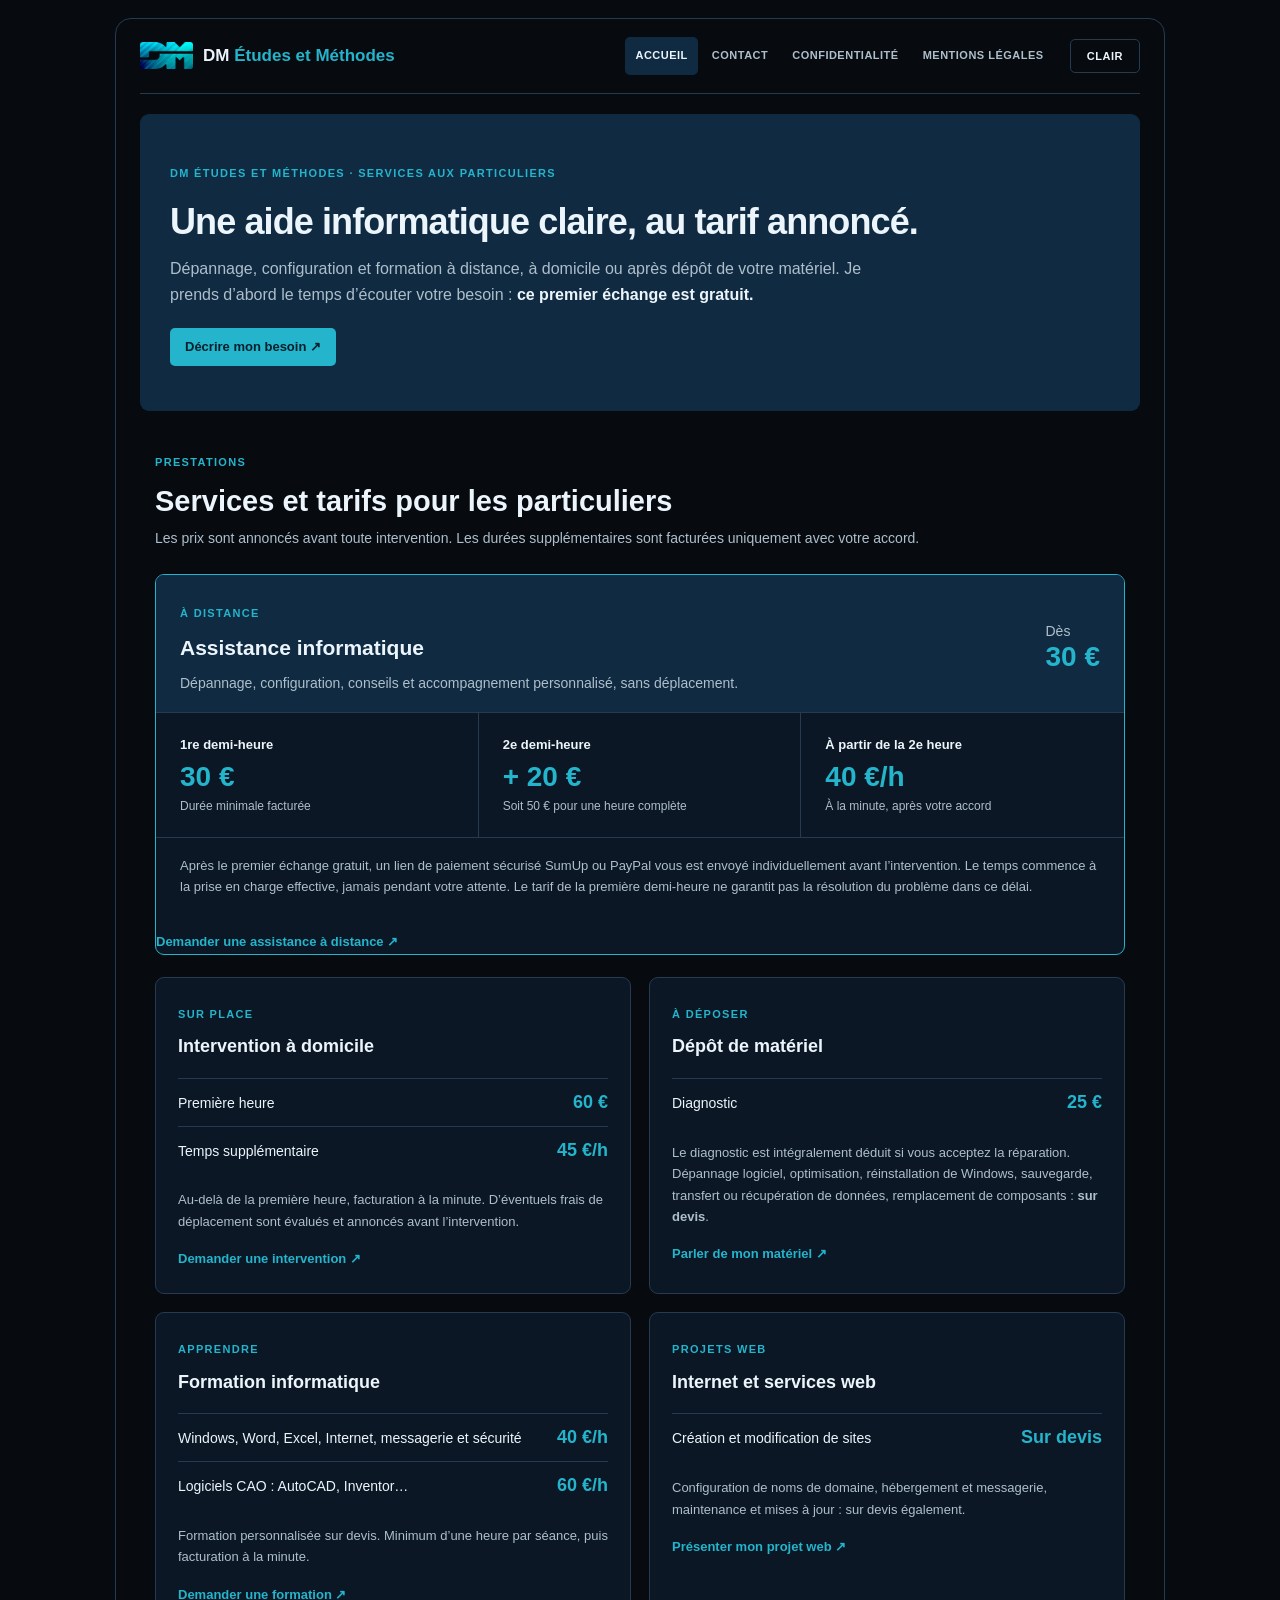
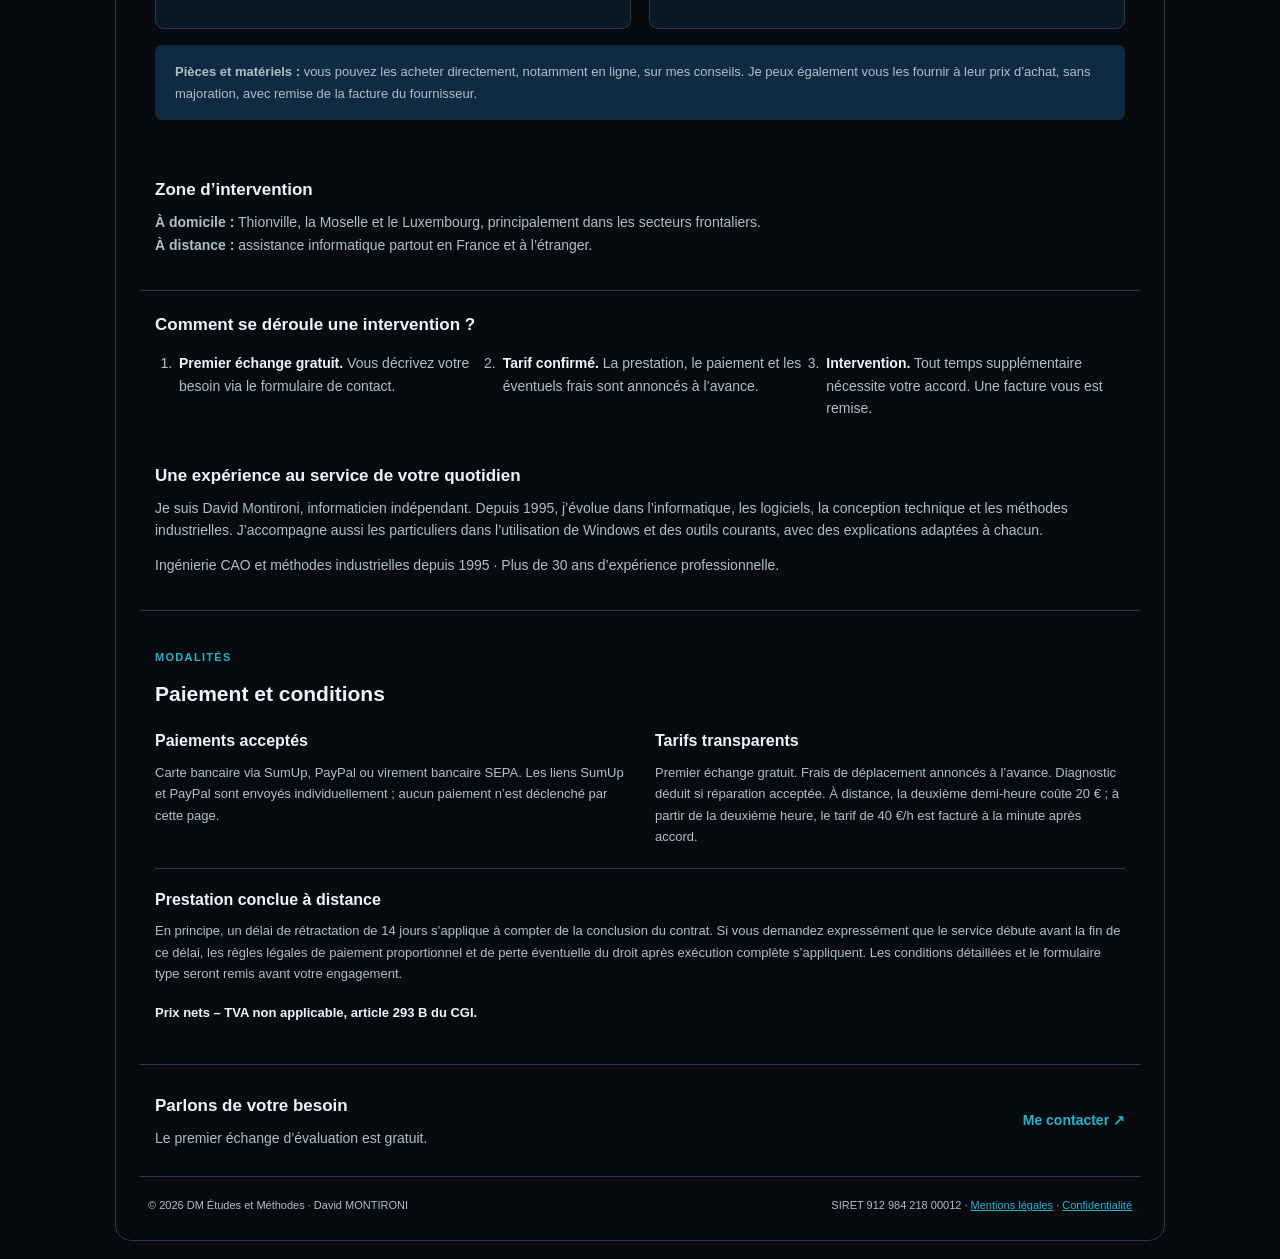
==== index.html @ 97ee3036 "Actualiser le cache CSS du titre d’accueil" ====
<!doctype html>
<html lang="fr"><head><meta charset="utf-8"><meta name="viewport" content="width=device-width, initial-scale=1">
<meta name="description" content="Services informatiques pour les particuliers : assistance à distance, intervention à domicile, diagnostic, formation et sites web. Premier échange gratuit."><meta name="color-scheme" content="dark light"><meta name="robots" content="noindex,follow"><meta name="theme-color" content="#070b10">
<title>Services et tarifs pour les particuliers — DM Études et Méthodes</title><link rel="canonical" href="https://services-aux-particuliers.montironi.fr/">
<meta property="og:type" content="website"><meta property="og:locale" content="fr_FR"><meta property="og:site_name" content="DM Études et Méthodes"><meta property="og:title" content="Services et tarifs pour les particuliers — DM Études et Méthodes"><meta property="og:description" content="Assistance à distance : 30 € la première demi-heure, 20 € la seconde. Premier échange gratuit."><meta property="og:url" content="https://services-aux-particuliers.montironi.fr/"><meta property="og:image" content="https://services-aux-particuliers.montironi.fr/assets/partage.png">
<link rel="icon" type="image/png" href="assets/favicon.png"><link rel="stylesheet" href="assets/style.css"><link rel="stylesheet" href="assets/tarifs.css?v=20261025-titre"><script defer src="assets/main.js"></script></head>
<body><a class="skip-link" href="#contenu">Aller au contenu</a><div class="site-shell"><header class="topbar"><a href="#accueil" class="brand" aria-label="DM Études et Méthodes, accueil"><img src="assets/logo-dm.png" alt="" width="55" height="28"><span>DM <strong>Études et Méthodes</strong></span></a><nav class="nav" aria-label="Navigation principale"><a href="#accueil" aria-current="page">Accueil</a><a href="contact.html">Contact</a><a href="confidentialite.html">Confidentialité</a><a href="mentions-legales.html">Mentions légales</a></nav><button id="theme-switch" type="button" aria-label="Passer au thème clair">CLAIR</button></header>
<main id="contenu"><section class="hero" id="accueil"><div class="hero-content"><span class="eyebrow">DM ÉTUDES ET MÉTHODES · SERVICES AUX PARTICULIERS</span><h1>Une aide informatique claire, au tarif annoncé.</h1><p>Dépannage, configuration et formation à distance, à domicile ou après dépôt de votre matériel. Je prends d’abord le temps d’écouter votre besoin : <strong>ce premier échange est gratuit.</strong></p><a class="cta" href="contact.html">Décrire mon besoin <span aria-hidden="true">↗</span></a></div></section>
<section class="tariff-section" id="tarifs" aria-labelledby="tarifs-title"><div class="section-intro"><span class="eyebrow">PRESTATIONS</span><h2 id="tarifs-title">Services et tarifs pour les particuliers</h2><p>Les prix sont annoncés avant toute intervention. Les durées supplémentaires sont facturées uniquement avec votre accord.</p></div>
<article class="remote-card" aria-labelledby="remote-title"><div class="remote-heading"><div><span class="eyebrow">À DISTANCE</span><h3 id="remote-title">Assistance informatique</h3><p>Dépannage, configuration, conseils et accompagnement personnalisé, sans déplacement.</p></div><span class="featured-price">Dès <strong>30 €</strong></span></div><div class="rate-grid" role="list" aria-label="Tarifs de l'assistance informatique à distance"><div class="rate-cell" role="listitem"><span>1re demi-heure</span><strong>30 €</strong><small>Durée minimale facturée</small></div><div class="rate-cell" role="listitem"><span>2e demi-heure</span><strong>+ 20 €</strong><small>Soit 50 € pour une heure complète</small></div><div class="rate-cell" role="listitem"><span>À partir de la 2e heure</span><strong>40 €/h</strong><small>À la minute, après votre accord</small></div></div><p class="remote-note">Après le premier échange gratuit, un lien de paiement sécurisé SumUp ou PayPal vous est envoyé individuellement avant l’intervention. Le temps commence à la prise en charge effective, jamais pendant votre attente. Le tarif de la première demi-heure ne garantit pas la résolution du problème dans ce délai.</p><a class="request-link" href="contact.html?prestation=distance">Demander une assistance à distance <span aria-hidden="true">↗</span></a></article>
<div class="service-rates"><article class="rate-panel"><span class="eyebrow">SUR PLACE</span><h3>Intervention à domicile</h3><div class="price-row"><span>Première heure</span><strong>60 €</strong></div><div class="price-row"><span>Temps supplémentaire</span><strong>45 €/h</strong></div><p>Au-delà de la première heure, facturation à la minute. D’éventuels frais de déplacement sont évalués et annoncés avant l’intervention.</p><a class="request-link" href="contact.html?prestation=domicile">Demander une intervention <span aria-hidden="true">↗</span></a></article>
<article class="rate-panel"><span class="eyebrow">À DÉPOSER</span><h3>Dépôt de matériel</h3><div class="price-row"><span>Diagnostic</span><strong>25 €</strong></div><p>Le diagnostic est intégralement déduit si vous acceptez la réparation. Dépannage logiciel, optimisation, réinstallation de Windows, sauvegarde, transfert ou récupération de données, remplacement de composants : <strong>sur devis</strong>.</p><a class="request-link" href="contact.html?prestation=depot">Parler de mon matériel <span aria-hidden="true">↗</span></a></article>
<article class="rate-panel"><span class="eyebrow">APPRENDRE</span><h3>Formation informatique</h3><div class="price-row"><span>Windows, Word, Excel, Internet, messagerie et sécurité</span><strong>40 €/h</strong></div><div class="price-row"><span>Logiciels CAO : AutoCAD, Inventor…</span><strong>60 €/h</strong></div><p>Formation personnalisée sur devis. Minimum d’une heure par séance, puis facturation à la minute.</p><a class="request-link" href="contact.html?prestation=formation">Demander une formation <span aria-hidden="true">↗</span></a></article>
<article class="rate-panel"><span class="eyebrow">PROJETS WEB</span><h3>Internet et services web</h3><div class="price-row"><span>Création et modification de sites</span><strong>Sur devis</strong></div><p>Configuration de noms de domaine, hébergement et messagerie, maintenance et mises à jour : sur devis également.</p><a class="request-link" href="contact.html?prestation=web">Présenter mon projet web <span aria-hidden="true">↗</span></a></article></div><p class="material-note"><strong>Pièces et matériels :</strong> vous pouvez les acheter directement, notamment en ligne, sur mes conseils. Je peux également vous les fournir à leur prix d’achat, sans majoration, avec remise de la facture du fournisseur.</p></section>
<section class="expertise" id="zone-intervention" aria-labelledby="zone-title"><h2 id="zone-title">Zone d’intervention</h2><p><strong>À domicile :</strong> Thionville, la Moselle et le Luxembourg, principalement dans les secteurs frontaliers.<br><strong>À distance :</strong> assistance informatique partout en France et à l’étranger.</p></section>
<section class="expertise process" id="fonctionnement" aria-labelledby="process-title"><h2 id="process-title">Comment se déroule une intervention ?</h2><ol><li><strong>Premier échange gratuit.</strong> Vous décrivez votre besoin via le formulaire de contact.</li><li><strong>Tarif confirmé.</strong> La prestation, le paiement et les éventuels frais sont annoncés à l’avance.</li><li><strong>Intervention.</strong> Tout temps supplémentaire nécessite votre accord. Une facture vous est remise.</li></ol></section>
<section class="expertise about" aria-labelledby="about-title"><h2 id="about-title">Une expérience au service de votre quotidien</h2><p>Je suis David Montironi, informaticien indépendant. Depuis 1995, j’évolue dans l’informatique, les logiciels, la conception technique et les méthodes industrielles. J’accompagne aussi les particuliers dans l’utilisation de Windows et des outils courants, avec des explications adaptées à chacun.</p><p>Ingénierie CAO et méthodes industrielles depuis 1995 · Plus de 30 ans d’expérience professionnelle.</p></section>
<section class="conditions" id="conditions" aria-labelledby="conditions-title"><span class="eyebrow">MODALITÉS</span><h2 id="conditions-title">Paiement et conditions</h2><div class="condition-grid"><div><h3>Paiements acceptés</h3><p>Carte bancaire via SumUp, PayPal ou virement bancaire SEPA. Les liens SumUp et PayPal sont envoyés individuellement ; aucun paiement n’est déclenché par cette page.</p></div><div><h3>Tarifs transparents</h3><p>Premier échange gratuit. Frais de déplacement annoncés à l’avance. Diagnostic déduit si réparation acceptée. À distance, la deuxième demi-heure coûte 20 € ; à partir de la deuxième heure, le tarif de 40 €/h est facturé à la minute après accord.</p></div></div><div class="consumer-note"><h3>Prestation conclue à distance</h3><p>En principe, un délai de rétractation de 14 jours s’applique à compter de la conclusion du contrat. Si vous demandez expressément que le service débute avant la fin de ce délai, les règles légales de paiement proportionnel et de perte éventuelle du droit après exécution complète s’appliquent. Les conditions détaillées et le formulaire type seront remis avant votre engagement.</p></div><p class="tax-note">Prix nets – TVA non applicable, article 293 B du CGI.</p></section>
<section class="signature"><div><h2>Parlons de votre besoin</h2><p>Le premier échange d’évaluation est gratuit.</p></div><a href="contact.html">Me contacter <span aria-hidden="true">↗</span></a></section></main><footer class="footer"><span>© 2026 DM Études et Méthodes · David MONTIRONI</span><span>SIRET 912 984 218 00012 · <a href="mentions-legales.html">Mentions légales</a> · <a href="confidentialite.html">Confidentialité</a></span></footer></div></body></html>
---- assets/style.css ----
*{box-sizing:border-box}html{scroll-behavior:smooth}body{--bg:#070b10;--panel:#0b1724;--hero:#102b41;--text:#ecf5fc;--muted:#aebecb;--line:#243b50;--accent:#24b4cc;--focus:#62d8e8;background:var(--bg);color:var(--text);font-family:Inter,Segoe UI,Arial,sans-serif;margin:0;line-height:1.6}body.light{--bg:#f4f8fa;--panel:#fff;--hero:#e0f1f7;--text:#162738;--muted:#485c6b;--line:#c9dce5;--accent:#087c9b;--focus:#087c9b}a{color:var(--accent)}a:focus-visible,button:focus-visible{outline:3px solid var(--focus);outline-offset:3px}.site-shell{max-width:1050px;margin:18px auto;padding:0 24px;border:1px solid var(--line);border-radius:16px;background:var(--bg)}.topbar{display:flex;align-items:center;gap:16px;flex-wrap:wrap;padding:18px 0;border-bottom:1px solid var(--line)}.brand{text-decoration:none;color:var(--text);display:flex;align-items:center;gap:10px;font-size:17px;font-weight:650;white-space:nowrap}.brand img{object-fit:cover;object-position:center;width:53px;height:27px;border-radius:3px}.brand strong{color:var(--accent)}.nav{display:flex;align-items:center;flex-wrap:wrap;gap:4px;margin-left:auto}.nav a{text-decoration:none;text-transform:uppercase;font-size:11px;letter-spacing:.045em;font-weight:700;color:var(--muted);padding:10px;border-radius:5px}.nav a:hover,.nav a[aria-current]{background:var(--hero);color:var(--text)}button{background:transparent;color:var(--text);border:1px solid var(--line);border-radius:5px;padding:10px 16px;font-weight:650;cursor:pointer;font-size:11px;letter-spacing:.05em}.hero{background:var(--hero);margin-top:20px;padding:45px 30px;border-radius:9px}.eyebrow{color:var(--accent);font-size:11px;font-weight:800;letter-spacing:.12em}.hero h1{font-size:clamp(25px,3vw,36px);line-height:1.23;margin:16px 0 12px;letter-spacing:-.025em}.hero p{max-width:750px;margin:0 0 20px;color:var(--muted)}.cta{display:inline-block;background:var(--accent);color:#04202b;text-decoration:none;padding:9px 15px;border-radius:5px;font-size:13px;font-weight:700}.services{display:grid;grid-template-columns:1fr 1fr;gap:36px;padding:34px 15px 18px}.service-icon{color:var(--accent);font-size:25px;height:35px}.services h2,.expertise h2,.signature h2{font-size:17px;margin:0 0 8px}.services p,.expertise p,.signature p{color:var(--muted);margin:0;font-size:14px}.expertise{padding:20px 15px 34px}.signature{border-top:1px solid var(--line);padding:27px 15px;display:flex;justify-content:space-between;align-items:center;gap:15px}.signature a{font-size:14px;text-decoration:none;font-weight:700}.footer{border-top:1px solid var(--line);display:flex;justify-content:space-between;gap:10px;flex-wrap:wrap;padding:20px 8px 25px;color:var(--muted);font-size:11px}.inner{padding:35px 15px 60px;max-width:820px}.inner h1{font-size:clamp(27px,4vw,38px);line-height:1.3;margin:10px 0 20px}.inner h2{font-size:18px;margin:28px 0 5px}.inner p{color:var(--muted)}.contact-grid{display:grid;grid-template-columns:1fr 1fr;gap:32px;margin-top:32px}.note{background:var(--hero);padding:16px 20px;border-radius:7px}@media(max-width:720px){.site-shell{margin:0;padding:0 15px;border:0;border-radius:0}.topbar{align-items:flex-start}.nav{order:3;width:100%;margin:0}.nav a{padding:8px 7px;font-size:10px}button{margin-left:auto}.hero{padding:30px 20px}.services,.contact-grid{grid-template-columns:1fr;gap:20px}.signature{align-items:flex-start}.footer{display:block}.footer span{display:block;margin-bottom:6px}}
/* Formulaire de contact */
.contact-layout{display:grid;grid-template-columns:minmax(0,1.8fr) minmax(220px,1fr);gap:28px;margin-top:26px;align-items:start}
.contact-form{border:1px solid var(--line);border-radius:10px;padding:23px;background:var(--panel)}
.form-row{display:grid;grid-template-columns:1fr 1fr;gap:14px}
.field{display:flex;flex-direction:column;gap:6px;margin-bottom:17px}
.field label{font-size:13px;font-weight:650}
.field input,.field select,.field textarea{width:100%;border:1px solid var(--line);background:var(--bg);color:var(--text);border-radius:6px;padding:11px 12px;font:inherit;font-size:14px}
.field input:focus,.field select:focus,.field textarea:focus{outline:2px solid var(--focus);outline-offset:1px}
.field textarea{resize:vertical;min-height:140px}
.checkline{display:flex;gap:12px;align-items:flex-start;color:var(--muted);font-size:13px}
.checkline input{accent-color:var(--accent);margin-top:5px}
.small-muted,.form-status{font-size:12px;color:var(--muted)}
.form-status{padding:10px 12px;background:var(--hero);border-radius:5px}
.send-button{background:var(--accent);color:#04202b;border:0;font-size:13px}
.send-button:disabled{opacity:.55;cursor:not-allowed}
.trap{position:absolute;left:-9999px;width:1px;height:1px;overflow:hidden}
.contact-aside{margin-top:0}
@media(max-width:720px){.contact-layout,.form-row{grid-template-columns:1fr}.contact-form{padding:16px}}

.thank-you{padding-top:64px;padding-bottom:72px}.thank-you .cta{display:inline-flex;margin-top:18px}
---- assets/tarifs.css ----
/* Complément pour la page de tarifs ; l'identité graphique provient de style.css du site principal. */
.skip-link{position:absolute;left:-9999px;top:auto}.skip-link:focus{left:12px;top:12px;z-index:10;background:var(--panel);padding:9px}.hero{scroll-margin-top:10px}.hero h1{max-width:none}.hero p{max-width:720px}.hero strong{color:var(--text)}.tariff-section{padding:37px 15px 36px}.section-intro{margin-bottom:24px}.section-intro h2{font-size:clamp(21px,3vw,29px);line-height:1.25;margin:9px 0 8px}.section-intro p{color:var(--muted);margin:0;font-size:14px}.remote-card{border:1px solid var(--accent);border-radius:9px;background:var(--panel);overflow:hidden}.remote-heading{display:flex;justify-content:space-between;align-items:center;gap:20px;padding:24px 24px 18px;background:var(--hero)}.remote-heading h3{font-size:21px;margin:7px 0}.remote-heading p{color:var(--muted);margin:0;font-size:14px}.featured-price{white-space:nowrap;color:var(--muted);font-size:14px}.featured-price strong{display:block;color:var(--accent);font-size:28px;line-height:1.1}.rate-grid{display:grid;grid-template-columns:repeat(3,minmax(0,1fr));border-top:1px solid var(--line);border-bottom:1px solid var(--line)}.rate-cell{min-width:0;padding:22px 24px;border-right:1px solid var(--line);display:flex;flex-direction:column;gap:5px}.rate-cell:last-child{border-right:0}.rate-cell span{font-size:13px;font-weight:700;color:var(--text)}.rate-cell strong{font-size:28px;line-height:1.15;color:var(--accent)}.rate-cell small{font-size:12px;color:var(--muted);line-height:1.4}.remote-note{color:var(--muted);font-size:13px;line-height:1.65;margin:0;padding:17px 24px}.service-rates{display:grid;grid-template-columns:repeat(2,minmax(0,1fr));gap:18px;margin-top:22px}.rate-panel{border:1px solid var(--line);border-radius:9px;padding:22px;background:var(--panel)}.rate-panel h3{font-size:18px;margin:7px 0 17px}.price-row{display:flex;align-items:baseline;justify-content:space-between;gap:15px;padding:9px 0;border-top:1px solid var(--line);font-size:14px}.price-row strong{white-space:nowrap;color:var(--accent);font-size:18px}.rate-panel p,.material-note{color:var(--muted);font-size:13px;line-height:1.65;margin:16px 0 0}.material-note{background:var(--hero);border-radius:7px;padding:16px 20px}.process{border-top:1px solid var(--line)}.process ol{margin:14px 0 0;padding-left:21px;display:grid;grid-template-columns:repeat(3,1fr);gap:22px}.process li{color:var(--muted);font-size:14px;padding-left:3px}.process strong{color:var(--text)}.about{padding-top:8px}.about p+p{margin-top:12px}.conditions{border-top:1px solid var(--line);padding:32px 15px 40px}.conditions h2{font-size:21px;margin:8px 0 18px}.condition-grid{display:grid;grid-template-columns:1fr 1fr;gap:30px}.conditions h3{font-size:16px;margin:0 0 8px}.conditions p{font-size:13px;color:var(--muted);margin:0;line-height:1.65}.consumer-note{margin-top:20px;border-top:1px solid var(--line);padding-top:18px}.conditions .tax-note{font-weight:700;color:var(--text);margin-top:18px}.footer a{color:var(--accent)}.signature a:focus-visible,.cta:focus-visible{outline:3px solid var(--focus);outline-offset:3px}
@media(max-width:720px){.tariff-section{padding:29px 0}.remote-heading{padding:19px;align-items:flex-start}.featured-price strong{font-size:23px}.rate-grid{grid-template-columns:1fr}.rate-cell{padding:14px 19px;border-right:0;border-bottom:1px solid var(--line)}.rate-cell:last-child{border-bottom:0}.remote-note{padding:15px 19px}.service-rates,.condition-grid,.process ol{grid-template-columns:1fr;gap:16px}.rate-panel{padding:19px}.process ol{padding-left:20px}.conditions{padding:30px 0}.signature{gap:20px}.signature a{white-space:nowrap}}
@media(max-width:410px){.remote-heading{display:block}.featured-price{display:block;margin-top:14px}.featured-price strong{display:inline;margin-left:6px}.signature{display:block}.signature a{display:inline-block;margin-top:14px}}
@media(prefers-reduced-motion:reduce){html{scroll-behavior:auto}}
.contact-section{border-top:1px solid var(--line);padding:35px 15px 48px;scroll-margin-top:20px}.contact-section h2{font-size:21px;margin:8px 0}.contact-intro{color:var(--muted);font-size:14px;margin:0}.contact-section .contact-layout{margin-top:23px}.contact-section .contact-aside h3{font-size:16px;margin:0 0 8px}.contact-section .contact-aside p{font-size:14px;color:var(--muted);line-height:1.6}.request-link{display:inline-block;margin-top:17px;color:var(--accent);text-decoration:none;font-weight:700;font-size:13px}.request-link:hover{text-decoration:underline}.request-link:focus-visible{outline:3px solid var(--focus);outline-offset:3px}@media(max-width:720px){.contact-section{padding:30px 0}.contact-section .contact-layout{grid-template-columns:1fr}}
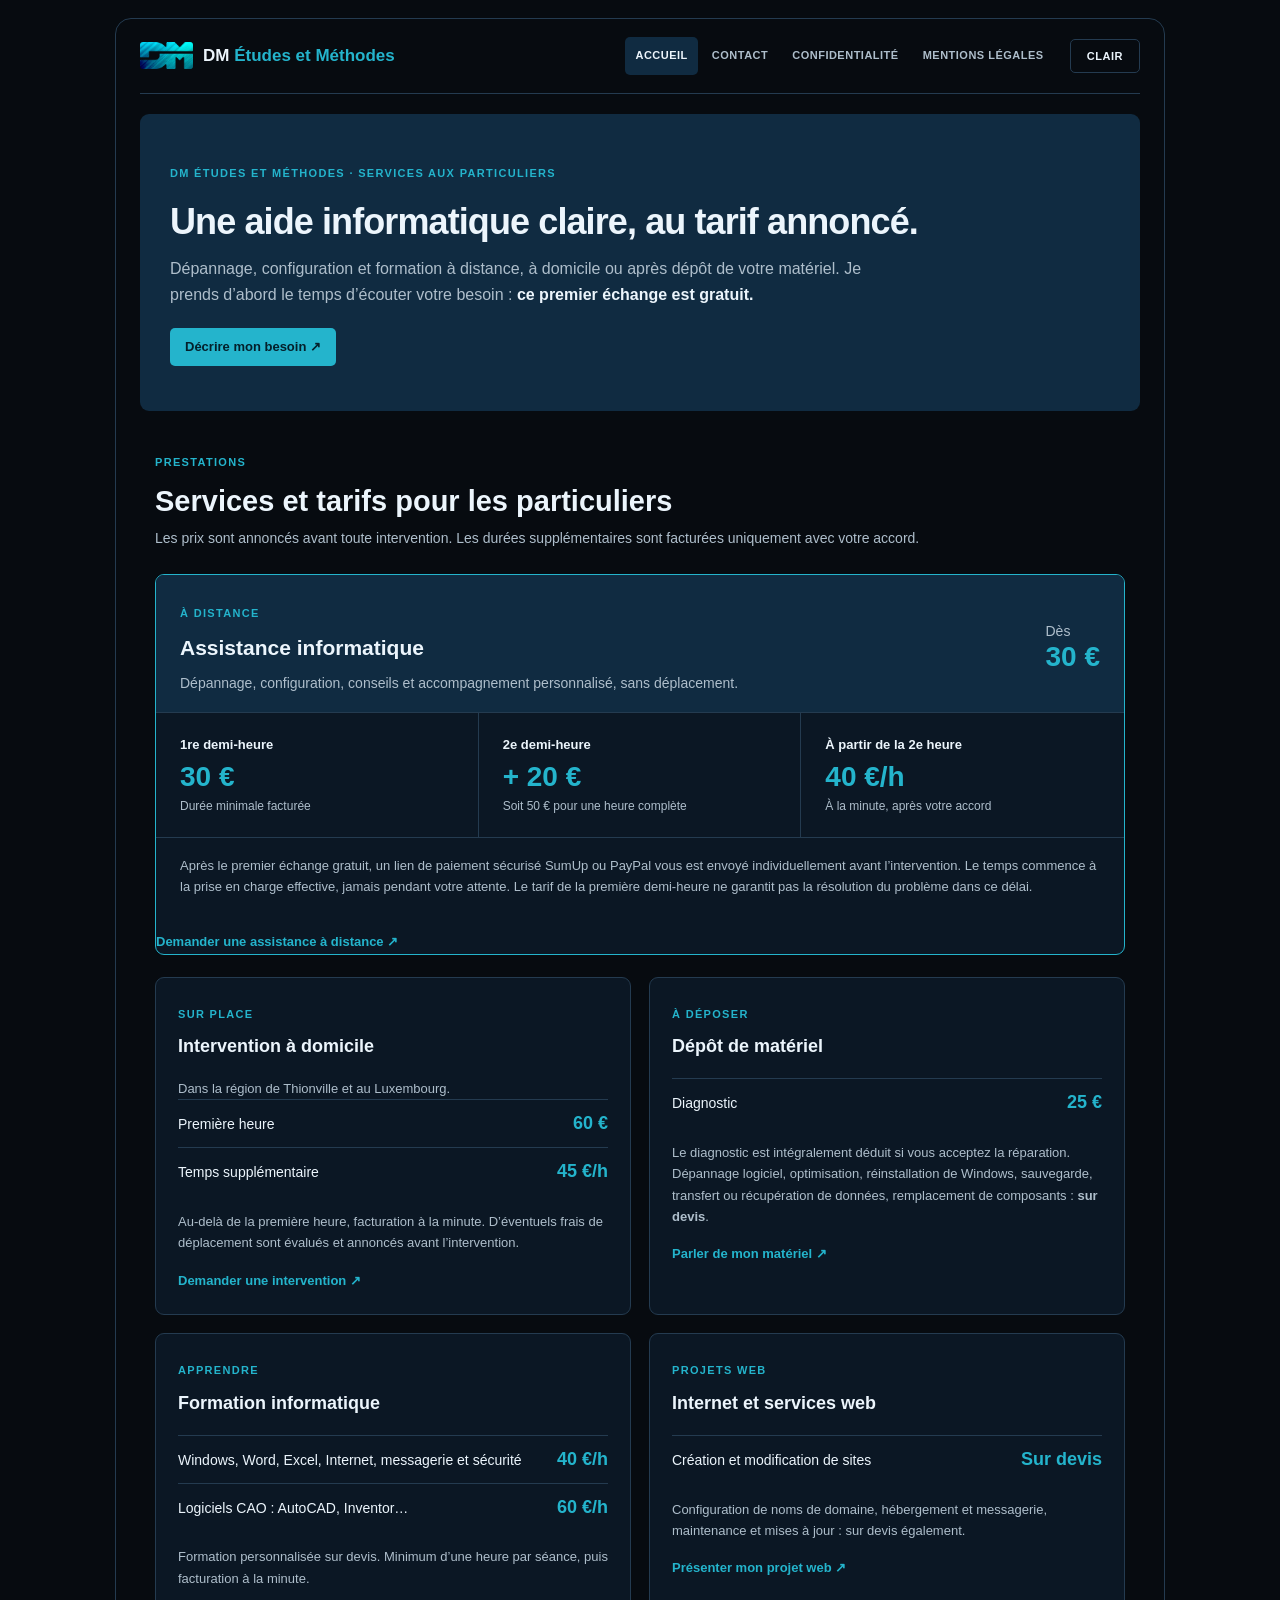
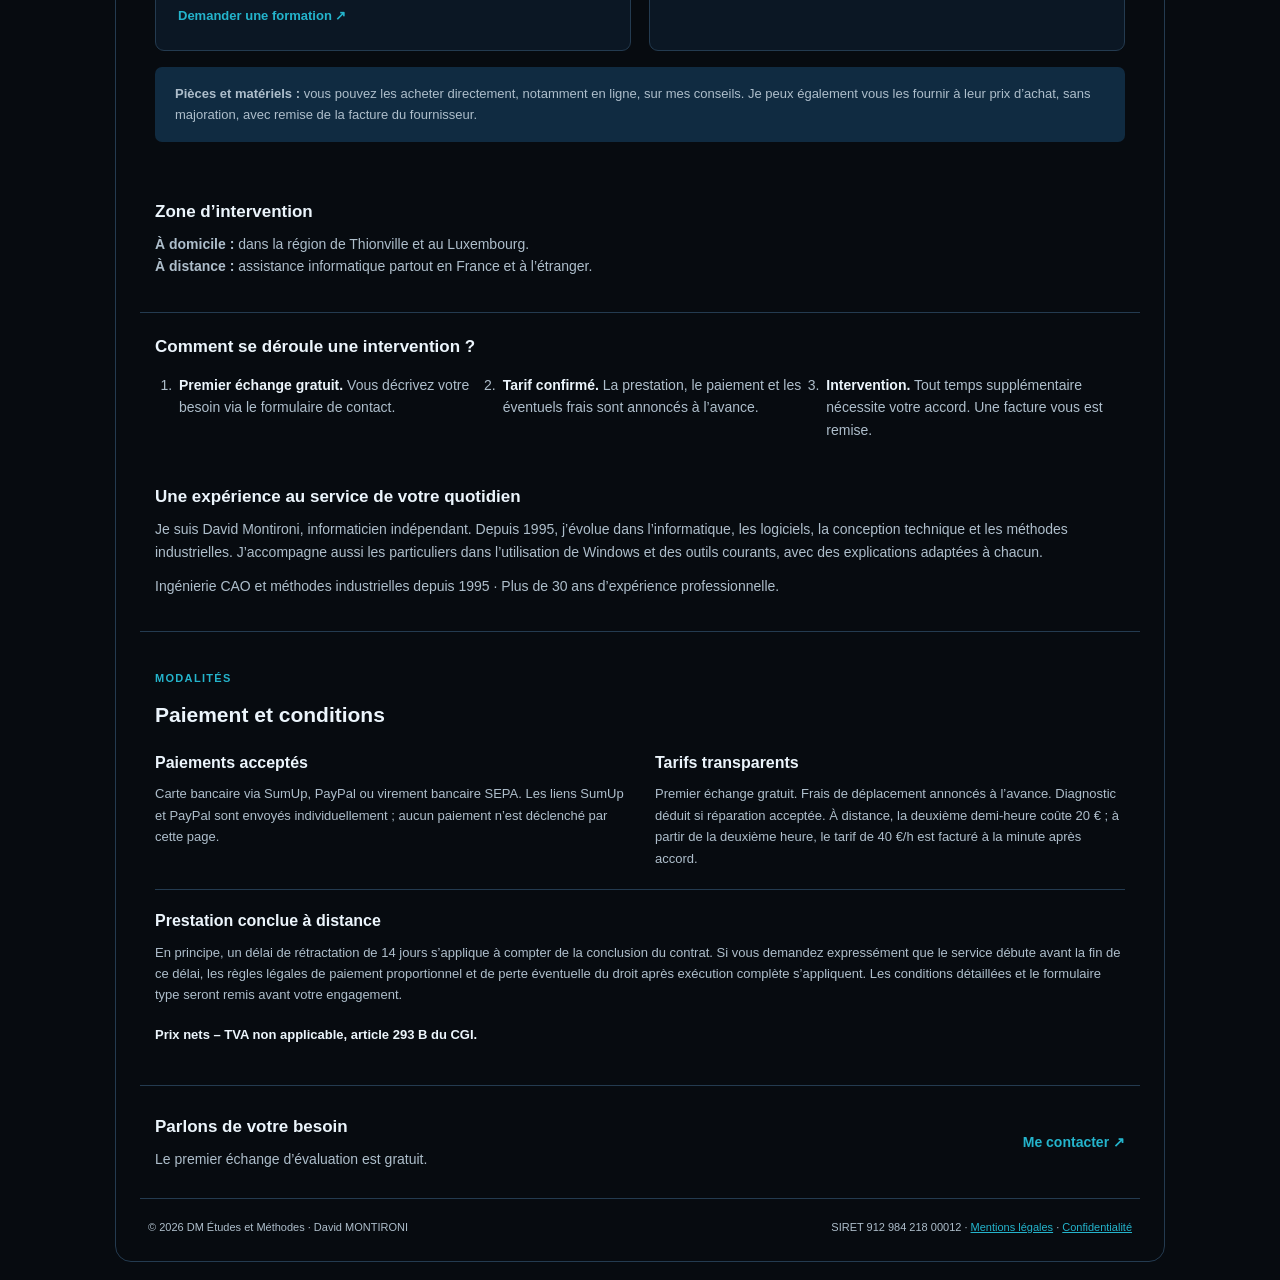
==== commit 4099a995: "Préciser le secteur de Thionville et le Luxembourg dans l’encadré domicile" ====
--- a/index.html
+++ b/index.html
@@ -8,11 +8,11 @@
 <main id="contenu"><section class="hero" id="accueil"><div class="hero-content"><span class="eyebrow">DM ÉTUDES ET MÉTHODES · SERVICES AUX PARTICULIERS</span><h1>Une aide informatique claire, au tarif annoncé.</h1><p>Dépannage, configuration et formation à distance, à domicile ou après dépôt de votre matériel. Je prends d’abord le temps d’écouter votre besoin : <strong>ce premier échange est gratuit.</strong></p><a class="cta" href="contact.html">Décrire mon besoin <span aria-hidden="true">↗</span></a></div></section>
 <section class="tariff-section" id="tarifs" aria-labelledby="tarifs-title"><div class="section-intro"><span class="eyebrow">PRESTATIONS</span><h2 id="tarifs-title">Services et tarifs pour les particuliers</h2><p>Les prix sont annoncés avant toute intervention. Les durées supplémentaires sont facturées uniquement avec votre accord.</p></div>
 <article class="remote-card" aria-labelledby="remote-title"><div class="remote-heading"><div><span class="eyebrow">À DISTANCE</span><h3 id="remote-title">Assistance informatique</h3><p>Dépannage, configuration, conseils et accompagnement personnalisé, sans déplacement.</p></div><span class="featured-price">Dès <strong>30 €</strong></span></div><div class="rate-grid" role="list" aria-label="Tarifs de l'assistance informatique à distance"><div class="rate-cell" role="listitem"><span>1re demi-heure</span><strong>30 €</strong><small>Durée minimale facturée</small></div><div class="rate-cell" role="listitem"><span>2e demi-heure</span><strong>+ 20 €</strong><small>Soit 50 € pour une heure complète</small></div><div class="rate-cell" role="listitem"><span>À partir de la 2e heure</span><strong>40 €/h</strong><small>À la minute, après votre accord</small></div></div><p class="remote-note">Après le premier échange gratuit, un lien de paiement sécurisé SumUp ou PayPal vous est envoyé individuellement avant l’intervention. Le temps commence à la prise en charge effective, jamais pendant votre attente. Le tarif de la première demi-heure ne garantit pas la résolution du problème dans ce délai.</p><a class="request-link" href="contact.html?prestation=distance">Demander une assistance à distance <span aria-hidden="true">↗</span></a></article>
-<div class="service-rates"><article class="rate-panel"><span class="eyebrow">SUR PLACE</span><h3>Intervention à domicile</h3><div class="price-row"><span>Première heure</span><strong>60 €</strong></div><div class="price-row"><span>Temps supplémentaire</span><strong>45 €/h</strong></div><p>Au-delà de la première heure, facturation à la minute. D’éventuels frais de déplacement sont évalués et annoncés avant l’intervention.</p><a class="request-link" href="contact.html?prestation=domicile">Demander une intervention <span aria-hidden="true">↗</span></a></article>
+<div class="service-rates"><article class="rate-panel"><span class="eyebrow">SUR PLACE</span><h3>Intervention à domicile</h3><p>Dans la région de Thionville et au Luxembourg.</p><div class="price-row"><span>Première heure</span><strong>60 €</strong></div><div class="price-row"><span>Temps supplémentaire</span><strong>45 €/h</strong></div><p>Au-delà de la première heure, facturation à la minute. D’éventuels frais de déplacement sont évalués et annoncés avant l’intervention.</p><a class="request-link" href="contact.html?prestation=domicile">Demander une intervention <span aria-hidden="true">↗</span></a></article>
 <article class="rate-panel"><span class="eyebrow">À DÉPOSER</span><h3>Dépôt de matériel</h3><div class="price-row"><span>Diagnostic</span><strong>25 €</strong></div><p>Le diagnostic est intégralement déduit si vous acceptez la réparation. Dépannage logiciel, optimisation, réinstallation de Windows, sauvegarde, transfert ou récupération de données, remplacement de composants : <strong>sur devis</strong>.</p><a class="request-link" href="contact.html?prestation=depot">Parler de mon matériel <span aria-hidden="true">↗</span></a></article>
 <article class="rate-panel"><span class="eyebrow">APPRENDRE</span><h3>Formation informatique</h3><div class="price-row"><span>Windows, Word, Excel, Internet, messagerie et sécurité</span><strong>40 €/h</strong></div><div class="price-row"><span>Logiciels CAO : AutoCAD, Inventor…</span><strong>60 €/h</strong></div><p>Formation personnalisée sur devis. Minimum d’une heure par séance, puis facturation à la minute.</p><a class="request-link" href="contact.html?prestation=formation">Demander une formation <span aria-hidden="true">↗</span></a></article>
 <article class="rate-panel"><span class="eyebrow">PROJETS WEB</span><h3>Internet et services web</h3><div class="price-row"><span>Création et modification de sites</span><strong>Sur devis</strong></div><p>Configuration de noms de domaine, hébergement et messagerie, maintenance et mises à jour : sur devis également.</p><a class="request-link" href="contact.html?prestation=web">Présenter mon projet web <span aria-hidden="true">↗</span></a></article></div><p class="material-note"><strong>Pièces et matériels :</strong> vous pouvez les acheter directement, notamment en ligne, sur mes conseils. Je peux également vous les fournir à leur prix d’achat, sans majoration, avec remise de la facture du fournisseur.</p></section>
-<section class="expertise" id="zone-intervention" aria-labelledby="zone-title"><h2 id="zone-title">Zone d’intervention</h2><p><strong>À domicile :</strong> Thionville, la Moselle et le Luxembourg, principalement dans les secteurs frontaliers.<br><strong>À distance :</strong> assistance informatique partout en France et à l’étranger.</p></section>
+<section class="expertise" id="zone-intervention" aria-labelledby="zone-title"><h2 id="zone-title">Zone d’intervention</h2><p><strong>À domicile :</strong> dans la région de Thionville et au Luxembourg.<br><strong>À distance :</strong> assistance informatique partout en France et à l’étranger.</p></section>
 <section class="expertise process" id="fonctionnement" aria-labelledby="process-title"><h2 id="process-title">Comment se déroule une intervention ?</h2><ol><li><strong>Premier échange gratuit.</strong> Vous décrivez votre besoin via le formulaire de contact.</li><li><strong>Tarif confirmé.</strong> La prestation, le paiement et les éventuels frais sont annoncés à l’avance.</li><li><strong>Intervention.</strong> Tout temps supplémentaire nécessite votre accord. Une facture vous est remise.</li></ol></section>
 <section class="expertise about" aria-labelledby="about-title"><h2 id="about-title">Une expérience au service de votre quotidien</h2><p>Je suis David Montironi, informaticien indépendant. Depuis 1995, j’évolue dans l’informatique, les logiciels, la conception technique et les méthodes industrielles. J’accompagne aussi les particuliers dans l’utilisation de Windows et des outils courants, avec des explications adaptées à chacun.</p><p>Ingénierie CAO et méthodes industrielles depuis 1995 · Plus de 30 ans d’expérience professionnelle.</p></section>
 <section class="conditions" id="conditions" aria-labelledby="conditions-title"><span class="eyebrow">MODALITÉS</span><h2 id="conditions-title">Paiement et conditions</h2><div class="condition-grid"><div><h3>Paiements acceptés</h3><p>Carte bancaire via SumUp, PayPal ou virement bancaire SEPA. Les liens SumUp et PayPal sont envoyés individuellement ; aucun paiement n’est déclenché par cette page.</p></div><div><h3>Tarifs transparents</h3><p>Premier échange gratuit. Frais de déplacement annoncés à l’avance. Diagnostic déduit si réparation acceptée. À distance, la deuxième demi-heure coûte 20 € ; à partir de la deuxième heure, le tarif de 40 €/h est facturé à la minute après accord.</p></div></div><div class="consumer-note"><h3>Prestation conclue à distance</h3><p>En principe, un délai de rétractation de 14 jours s’applique à compter de la conclusion du contrat. Si vous demandez expressément que le service débute avant la fin de ce délai, les règles légales de paiement proportionnel et de perte éventuelle du droit après exécution complète s’appliquent. Les conditions détaillées et le formulaire type seront remis avant votre engagement.</p></div><p class="tax-note">Prix nets – TVA non applicable, article 293 B du CGI.</p></section>
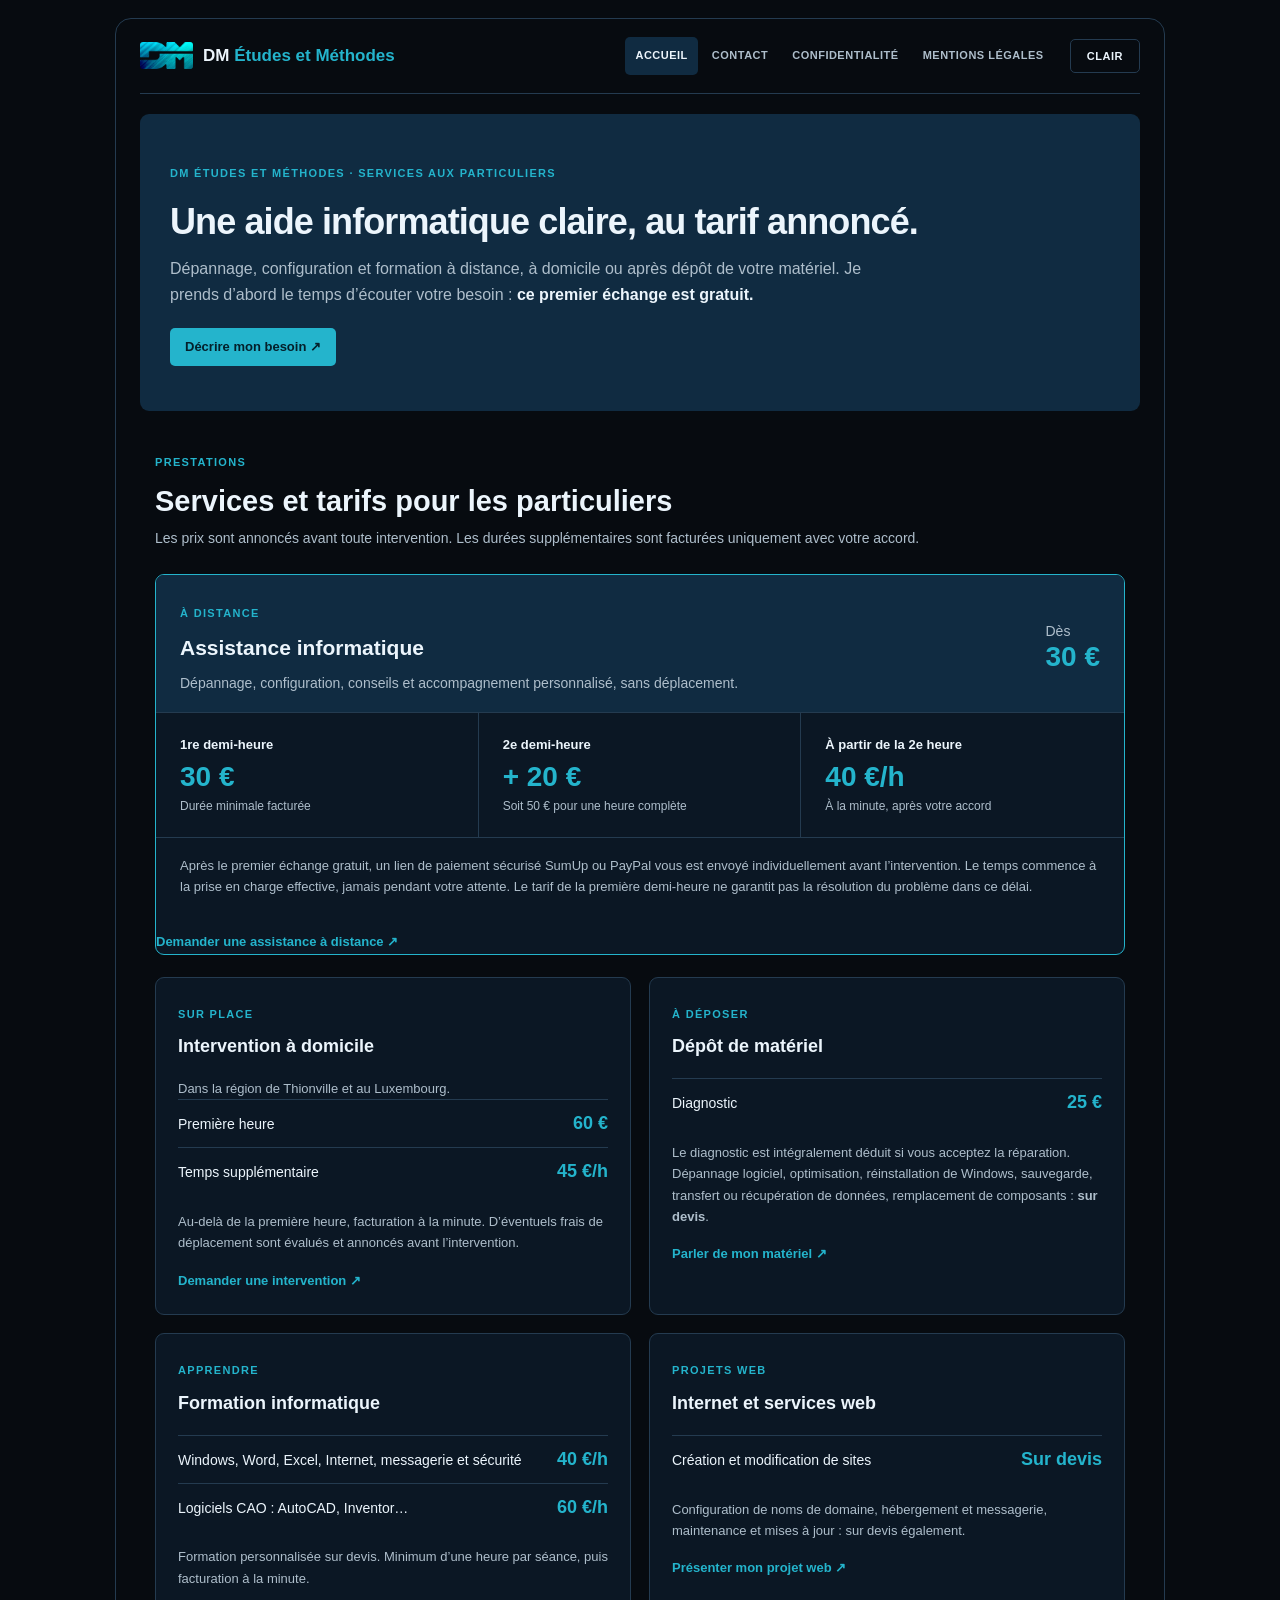
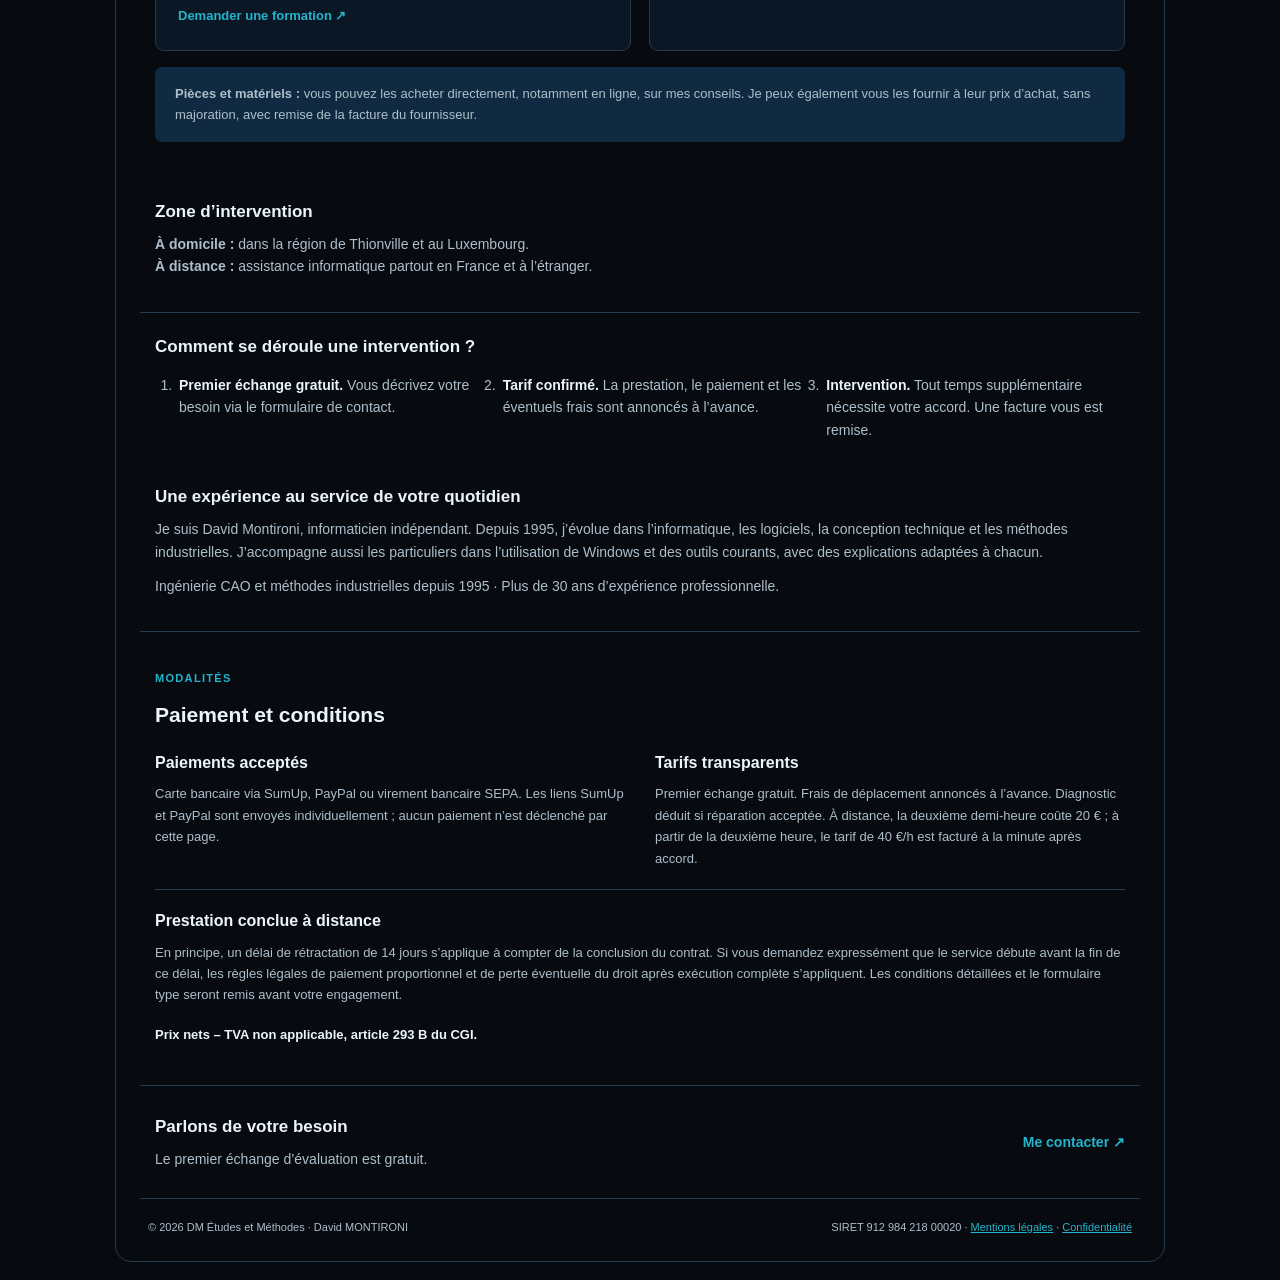
==== commit 72851728: "Mettre à jour le SIRET dans index.html" ====
--- a/index.html
+++ b/index.html
@@ -16,4 +16,4 @@
 <section class="expertise process" id="fonctionnement" aria-labelledby="process-title"><h2 id="process-title">Comment se déroule une intervention ?</h2><ol><li><strong>Premier échange gratuit.</strong> Vous décrivez votre besoin via le formulaire de contact.</li><li><strong>Tarif confirmé.</strong> La prestation, le paiement et les éventuels frais sont annoncés à l’avance.</li><li><strong>Intervention.</strong> Tout temps supplémentaire nécessite votre accord. Une facture vous est remise.</li></ol></section>
 <section class="expertise about" aria-labelledby="about-title"><h2 id="about-title">Une expérience au service de votre quotidien</h2><p>Je suis David Montironi, informaticien indépendant. Depuis 1995, j’évolue dans l’informatique, les logiciels, la conception technique et les méthodes industrielles. J’accompagne aussi les particuliers dans l’utilisation de Windows et des outils courants, avec des explications adaptées à chacun.</p><p>Ingénierie CAO et méthodes industrielles depuis 1995 · Plus de 30 ans d’expérience professionnelle.</p></section>
 <section class="conditions" id="conditions" aria-labelledby="conditions-title"><span class="eyebrow">MODALITÉS</span><h2 id="conditions-title">Paiement et conditions</h2><div class="condition-grid"><div><h3>Paiements acceptés</h3><p>Carte bancaire via SumUp, PayPal ou virement bancaire SEPA. Les liens SumUp et PayPal sont envoyés individuellement ; aucun paiement n’est déclenché par cette page.</p></div><div><h3>Tarifs transparents</h3><p>Premier échange gratuit. Frais de déplacement annoncés à l’avance. Diagnostic déduit si réparation acceptée. À distance, la deuxième demi-heure coûte 20 € ; à partir de la deuxième heure, le tarif de 40 €/h est facturé à la minute après accord.</p></div></div><div class="consumer-note"><h3>Prestation conclue à distance</h3><p>En principe, un délai de rétractation de 14 jours s’applique à compter de la conclusion du contrat. Si vous demandez expressément que le service débute avant la fin de ce délai, les règles légales de paiement proportionnel et de perte éventuelle du droit après exécution complète s’appliquent. Les conditions détaillées et le formulaire type seront remis avant votre engagement.</p></div><p class="tax-note">Prix nets – TVA non applicable, article 293 B du CGI.</p></section>
-<section class="signature"><div><h2>Parlons de votre besoin</h2><p>Le premier échange d’évaluation est gratuit.</p></div><a href="contact.html">Me contacter <span aria-hidden="true">↗</span></a></section></main><footer class="footer"><span>© 2026 DM Études et Méthodes · David MONTIRONI</span><span>SIRET 912 984 218 00012 · <a href="mentions-legales.html">Mentions légales</a> · <a href="confidentialite.html">Confidentialité</a></span></footer></div></body></html>
+<section class="signature"><div><h2>Parlons de votre besoin</h2><p>Le premier échange d’évaluation est gratuit.</p></div><a href="contact.html">Me contacter <span aria-hidden="true">↗</span></a></section></main><footer class="footer"><span>© 2026 DM Études et Méthodes · David MONTIRONI</span><span>SIRET 912 984 218 00020 · <a href="mentions-legales.html">Mentions légales</a> · <a href="confidentialite.html">Confidentialité</a></span></footer></div></body></html>
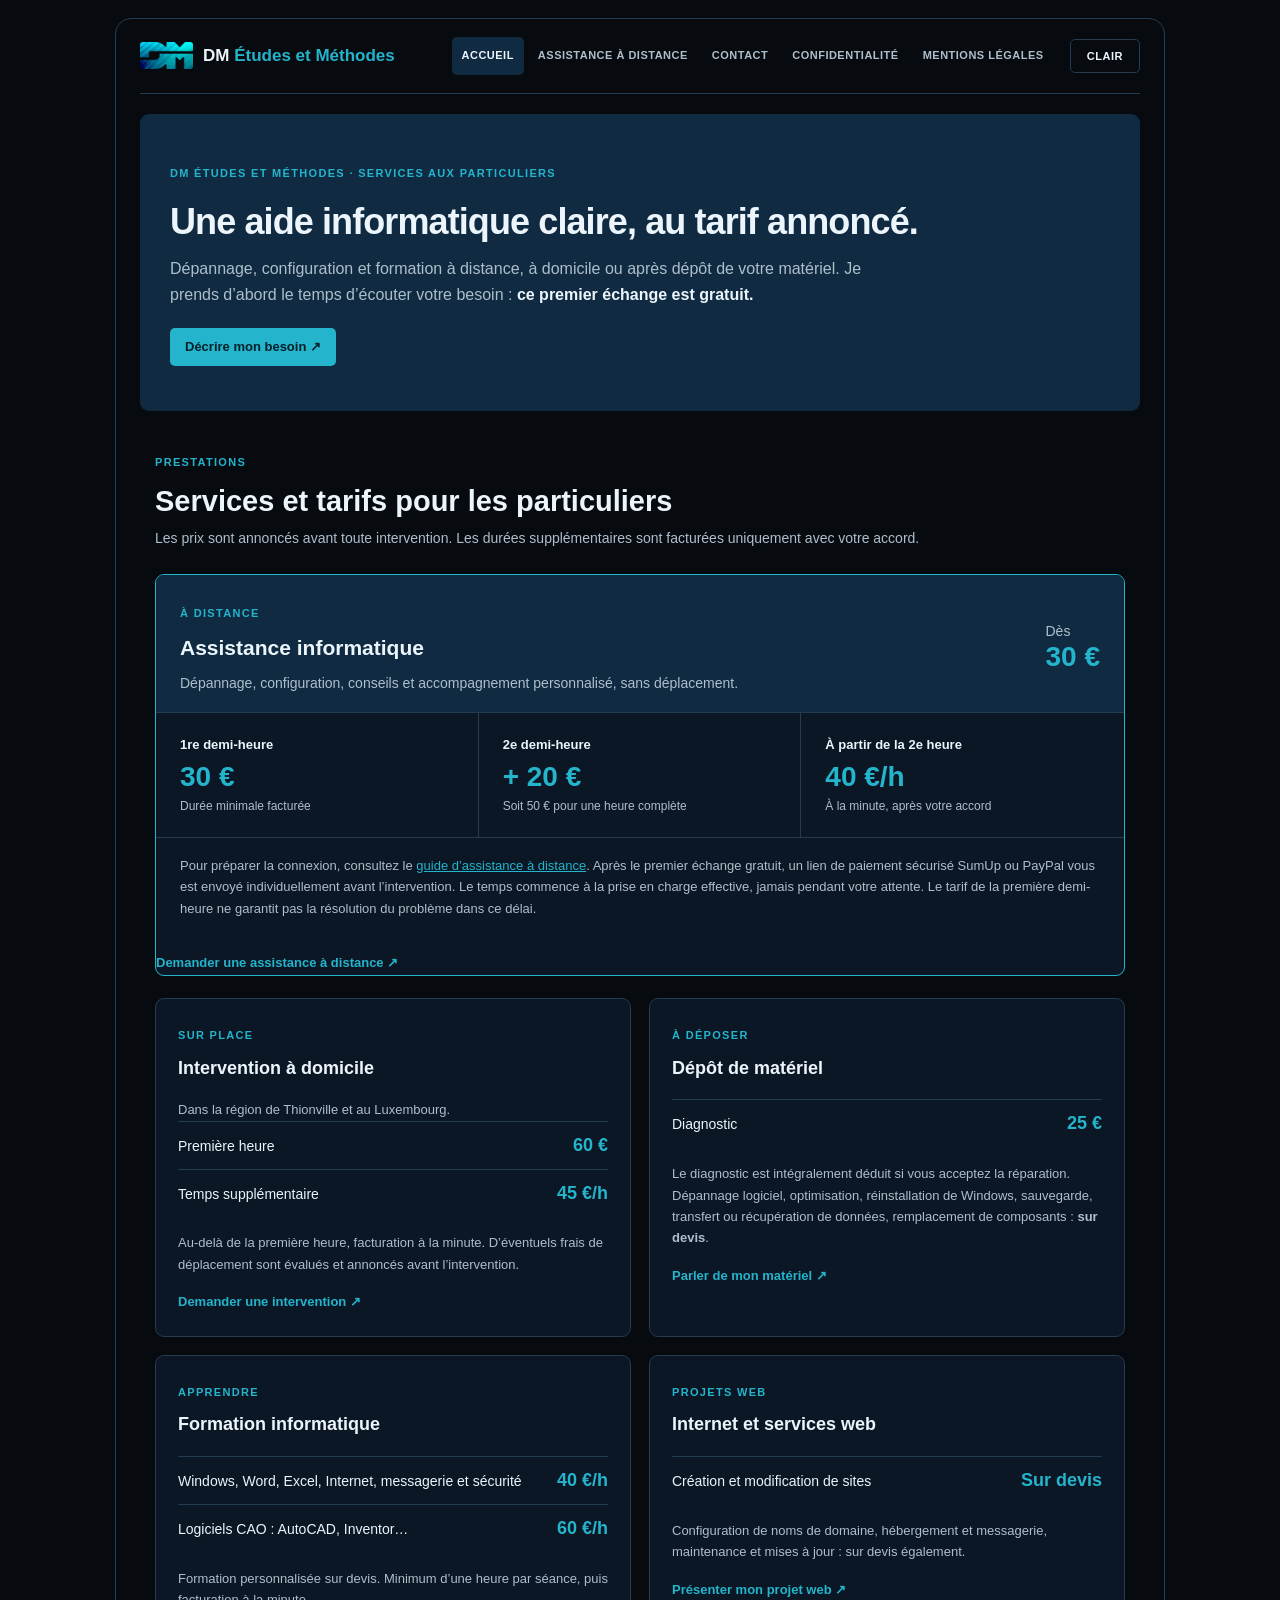
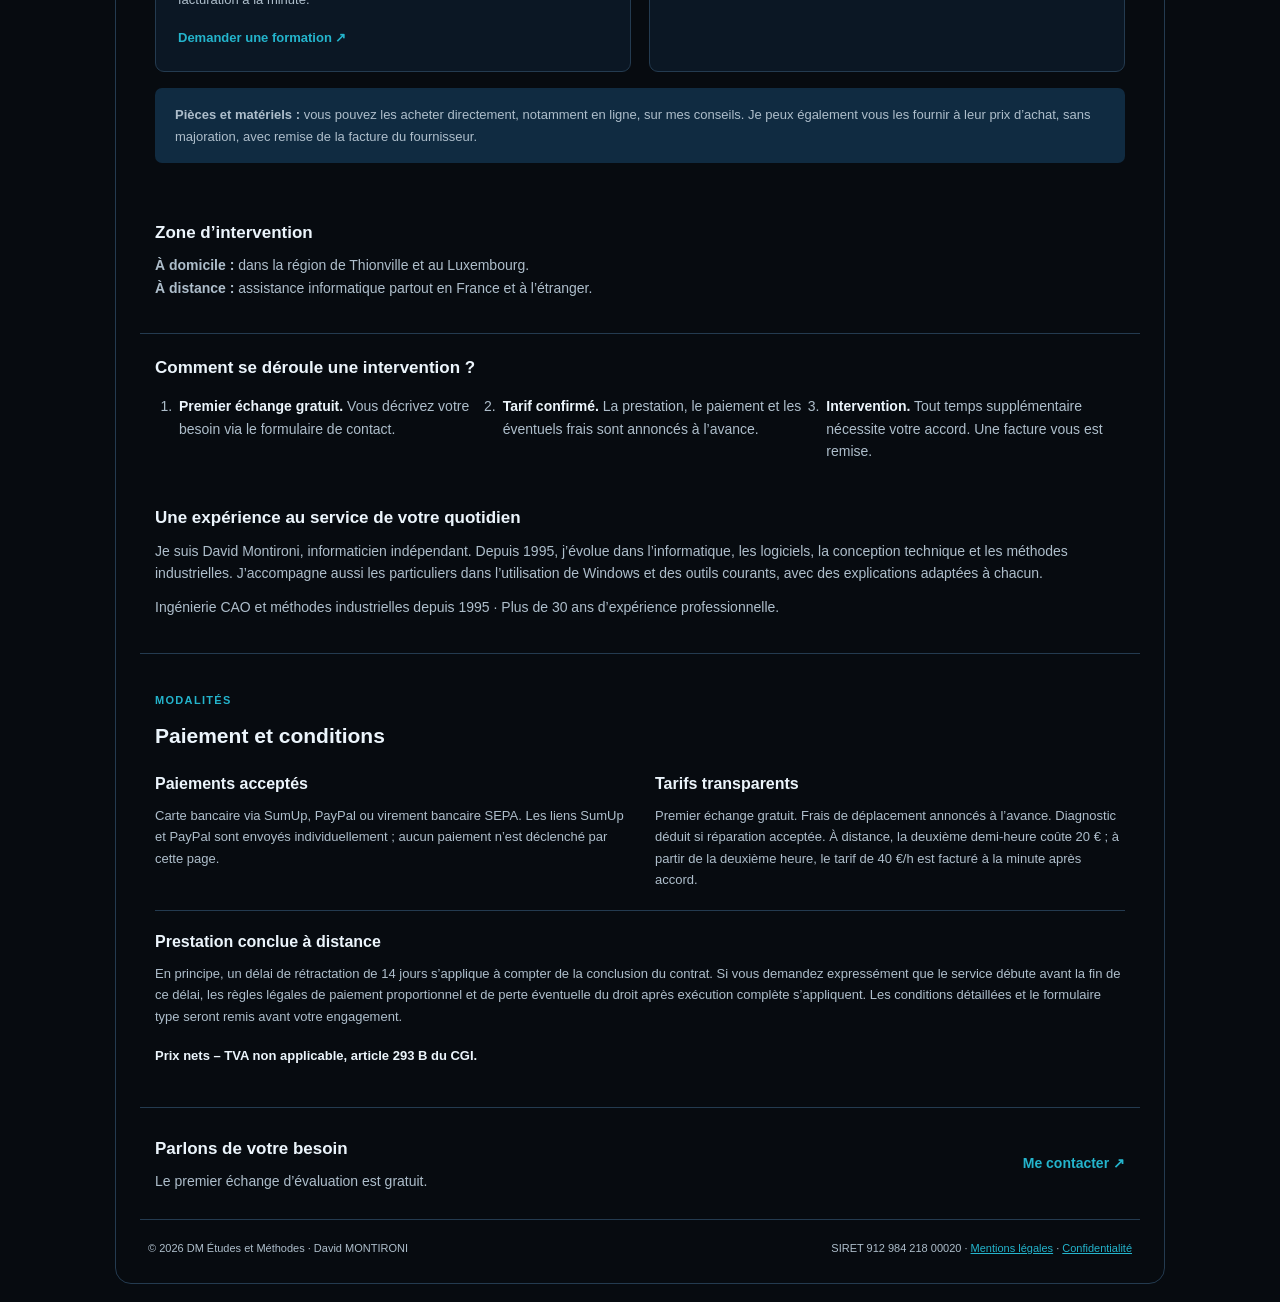
==== commit 4c00fe9f: "nav: ajouter Assistance à distance et lien depuis les tarifs" ====
--- a/index.html
+++ b/index.html
@@ -4,10 +4,10 @@
 <title>Services et tarifs pour les particuliers — DM Études et Méthodes</title><link rel="canonical" href="https://services-aux-particuliers.montironi.fr/">
 <meta property="og:type" content="website"><meta property="og:locale" content="fr_FR"><meta property="og:site_name" content="DM Études et Méthodes"><meta property="og:title" content="Services et tarifs pour les particuliers — DM Études et Méthodes"><meta property="og:description" content="Assistance à distance : 30 € la première demi-heure, 20 € la seconde. Premier échange gratuit."><meta property="og:url" content="https://services-aux-particuliers.montironi.fr/"><meta property="og:image" content="https://services-aux-particuliers.montironi.fr/assets/partage.png">
 <link rel="icon" type="image/png" href="assets/favicon.png"><link rel="stylesheet" href="assets/style.css"><link rel="stylesheet" href="assets/tarifs.css?v=20261025-titre"><script defer src="assets/main.js"></script></head>
-<body><a class="skip-link" href="#contenu">Aller au contenu</a><div class="site-shell"><header class="topbar"><a href="#accueil" class="brand" aria-label="DM Études et Méthodes, accueil"><img src="assets/logo-dm.png" alt="" width="55" height="28"><span>DM <strong>Études et Méthodes</strong></span></a><nav class="nav" aria-label="Navigation principale"><a href="#accueil" aria-current="page">Accueil</a><a href="contact.html">Contact</a><a href="confidentialite.html">Confidentialité</a><a href="mentions-legales.html">Mentions légales</a></nav><button id="theme-switch" type="button" aria-label="Passer au thème clair">CLAIR</button></header>
+<body><a class="skip-link" href="#contenu">Aller au contenu</a><div class="site-shell"><header class="topbar"><a href="#accueil" class="brand" aria-label="DM Études et Méthodes, accueil"><img src="assets/logo-dm.png" alt="" width="55" height="28"><span>DM <strong>Études et Méthodes</strong></span></a><nav class="nav" aria-label="Navigation principale"><a href="#accueil" aria-current="page">Accueil</a><a href="assistance-distance.html">Assistance à distance</a><a href="contact.html">Contact</a><a href="confidentialite.html">Confidentialité</a><a href="mentions-legales.html">Mentions légales</a></nav><button id="theme-switch" type="button" aria-label="Passer au thème clair">CLAIR</button></header>
 <main id="contenu"><section class="hero" id="accueil"><div class="hero-content"><span class="eyebrow">DM ÉTUDES ET MÉTHODES · SERVICES AUX PARTICULIERS</span><h1>Une aide informatique claire, au tarif annoncé.</h1><p>Dépannage, configuration et formation à distance, à domicile ou après dépôt de votre matériel. Je prends d’abord le temps d’écouter votre besoin : <strong>ce premier échange est gratuit.</strong></p><a class="cta" href="contact.html">Décrire mon besoin <span aria-hidden="true">↗</span></a></div></section>
 <section class="tariff-section" id="tarifs" aria-labelledby="tarifs-title"><div class="section-intro"><span class="eyebrow">PRESTATIONS</span><h2 id="tarifs-title">Services et tarifs pour les particuliers</h2><p>Les prix sont annoncés avant toute intervention. Les durées supplémentaires sont facturées uniquement avec votre accord.</p></div>
-<article class="remote-card" aria-labelledby="remote-title"><div class="remote-heading"><div><span class="eyebrow">À DISTANCE</span><h3 id="remote-title">Assistance informatique</h3><p>Dépannage, configuration, conseils et accompagnement personnalisé, sans déplacement.</p></div><span class="featured-price">Dès <strong>30 €</strong></span></div><div class="rate-grid" role="list" aria-label="Tarifs de l'assistance informatique à distance"><div class="rate-cell" role="listitem"><span>1re demi-heure</span><strong>30 €</strong><small>Durée minimale facturée</small></div><div class="rate-cell" role="listitem"><span>2e demi-heure</span><strong>+ 20 €</strong><small>Soit 50 € pour une heure complète</small></div><div class="rate-cell" role="listitem"><span>À partir de la 2e heure</span><strong>40 €/h</strong><small>À la minute, après votre accord</small></div></div><p class="remote-note">Après le premier échange gratuit, un lien de paiement sécurisé SumUp ou PayPal vous est envoyé individuellement avant l’intervention. Le temps commence à la prise en charge effective, jamais pendant votre attente. Le tarif de la première demi-heure ne garantit pas la résolution du problème dans ce délai.</p><a class="request-link" href="contact.html?prestation=distance">Demander une assistance à distance <span aria-hidden="true">↗</span></a></article>
+<article class="remote-card" aria-labelledby="remote-title"><div class="remote-heading"><div><span class="eyebrow">À DISTANCE</span><h3 id="remote-title">Assistance informatique</h3><p>Dépannage, configuration, conseils et accompagnement personnalisé, sans déplacement.</p></div><span class="featured-price">Dès <strong>30 €</strong></span></div><div class="rate-grid" role="list" aria-label="Tarifs de l'assistance informatique à distance"><div class="rate-cell" role="listitem"><span>1re demi-heure</span><strong>30 €</strong><small>Durée minimale facturée</small></div><div class="rate-cell" role="listitem"><span>2e demi-heure</span><strong>+ 20 €</strong><small>Soit 50 € pour une heure complète</small></div><div class="rate-cell" role="listitem"><span>À partir de la 2e heure</span><strong>40 €/h</strong><small>À la minute, après votre accord</small></div></div><p class="remote-note">Pour préparer la connexion, consultez le <a href="assistance-distance.html">guide d’assistance à distance</a>. Après le premier échange gratuit, un lien de paiement sécurisé SumUp ou PayPal vous est envoyé individuellement avant l’intervention. Le temps commence à la prise en charge effective, jamais pendant votre attente. Le tarif de la première demi-heure ne garantit pas la résolution du problème dans ce délai.</p><a class="request-link" href="contact.html?prestation=distance">Demander une assistance à distance <span aria-hidden="true">↗</span></a></article>
 <div class="service-rates"><article class="rate-panel"><span class="eyebrow">SUR PLACE</span><h3>Intervention à domicile</h3><p>Dans la région de Thionville et au Luxembourg.</p><div class="price-row"><span>Première heure</span><strong>60 €</strong></div><div class="price-row"><span>Temps supplémentaire</span><strong>45 €/h</strong></div><p>Au-delà de la première heure, facturation à la minute. D’éventuels frais de déplacement sont évalués et annoncés avant l’intervention.</p><a class="request-link" href="contact.html?prestation=domicile">Demander une intervention <span aria-hidden="true">↗</span></a></article>
 <article class="rate-panel"><span class="eyebrow">À DÉPOSER</span><h3>Dépôt de matériel</h3><div class="price-row"><span>Diagnostic</span><strong>25 €</strong></div><p>Le diagnostic est intégralement déduit si vous acceptez la réparation. Dépannage logiciel, optimisation, réinstallation de Windows, sauvegarde, transfert ou récupération de données, remplacement de composants : <strong>sur devis</strong>.</p><a class="request-link" href="contact.html?prestation=depot">Parler de mon matériel <span aria-hidden="true">↗</span></a></article>
 <article class="rate-panel"><span class="eyebrow">APPRENDRE</span><h3>Formation informatique</h3><div class="price-row"><span>Windows, Word, Excel, Internet, messagerie et sécurité</span><strong>40 €/h</strong></div><div class="price-row"><span>Logiciels CAO : AutoCAD, Inventor…</span><strong>60 €/h</strong></div><p>Formation personnalisée sur devis. Minimum d’une heure par séance, puis facturation à la minute.</p><a class="request-link" href="contact.html?prestation=formation">Demander une formation <span aria-hidden="true">↗</span></a></article>
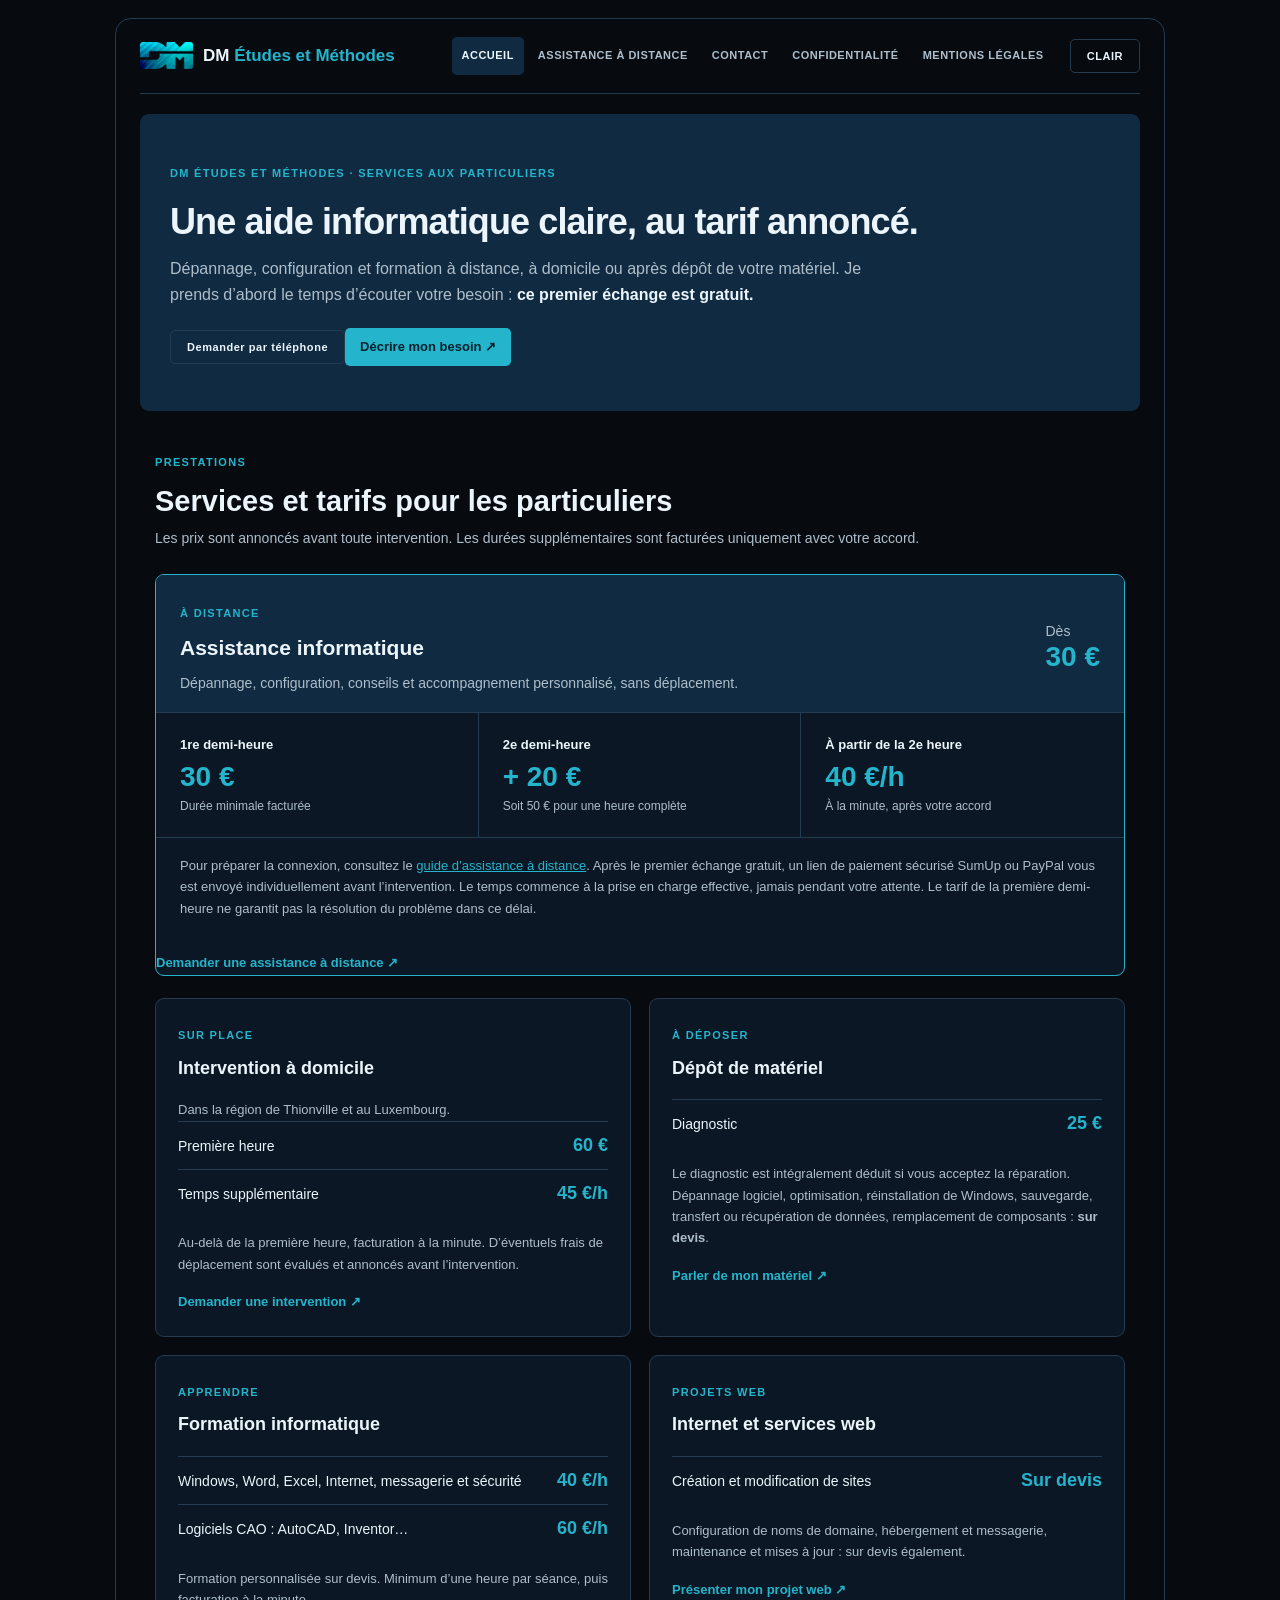
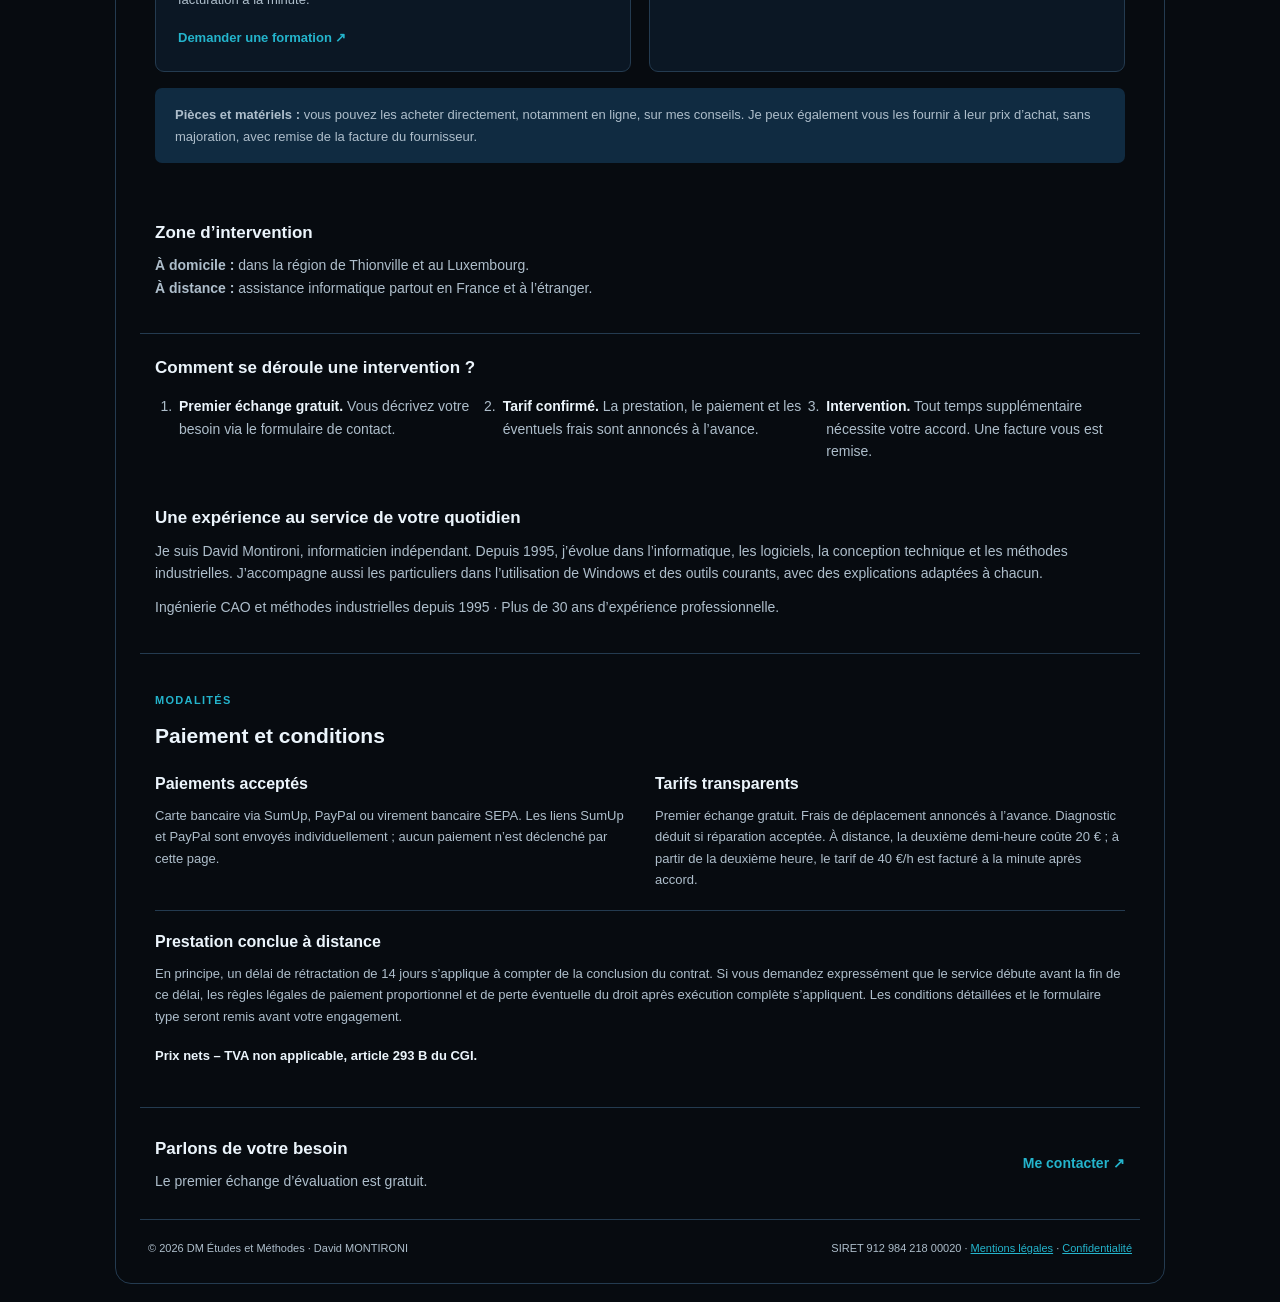
==== commit 0c8a836f: "feat: ajouter le bouton de demande téléphonique en première position sur l'accueil" ====
--- a/index.html
+++ b/index.html
@@ -3,9 +3,9 @@
 <meta name="description" content="Services informatiques pour les particuliers : assistance à distance, intervention à domicile, diagnostic, formation et sites web. Premier échange gratuit."><meta name="color-scheme" content="dark light"><meta name="robots" content="noindex,follow"><meta name="theme-color" content="#070b10">
 <title>Services et tarifs pour les particuliers — DM Études et Méthodes</title><link rel="canonical" href="https://services-aux-particuliers.montironi.fr/">
 <meta property="og:type" content="website"><meta property="og:locale" content="fr_FR"><meta property="og:site_name" content="DM Études et Méthodes"><meta property="og:title" content="Services et tarifs pour les particuliers — DM Études et Méthodes"><meta property="og:description" content="Assistance à distance : 30 € la première demi-heure, 20 € la seconde. Premier échange gratuit."><meta property="og:url" content="https://services-aux-particuliers.montironi.fr/"><meta property="og:image" content="https://services-aux-particuliers.montironi.fr/assets/partage.png">
-<link rel="icon" type="image/png" href="assets/favicon.png"><link rel="stylesheet" href="assets/style.css"><link rel="stylesheet" href="assets/tarifs.css?v=20261025-titre"><script defer src="assets/main.js"></script></head>
+<link rel="icon" type="image/png" href="assets/favicon.png"><link rel="stylesheet" href="assets/style.css"><link rel="stylesheet" href="assets/tarifs.css?v=20261025-titre"><script defer src="assets/main.js"></script><script defer src="assets/telephone.js"></script></head>
 <body><a class="skip-link" href="#contenu">Aller au contenu</a><div class="site-shell"><header class="topbar"><a href="#accueil" class="brand" aria-label="DM Études et Méthodes, accueil"><img src="assets/logo-dm.png" alt="" width="55" height="28"><span>DM <strong>Études et Méthodes</strong></span></a><nav class="nav" aria-label="Navigation principale"><a href="#accueil" aria-current="page">Accueil</a><a href="assistance-distance.html">Assistance à distance</a><a href="contact.html">Contact</a><a href="confidentialite.html">Confidentialité</a><a href="mentions-legales.html">Mentions légales</a></nav><button id="theme-switch" type="button" aria-label="Passer au thème clair">CLAIR</button></header>
-<main id="contenu"><section class="hero" id="accueil"><div class="hero-content"><span class="eyebrow">DM ÉTUDES ET MÉTHODES · SERVICES AUX PARTICULIERS</span><h1>Une aide informatique claire, au tarif annoncé.</h1><p>Dépannage, configuration et formation à distance, à domicile ou après dépôt de votre matériel. Je prends d’abord le temps d’écouter votre besoin : <strong>ce premier échange est gratuit.</strong></p><a class="cta" href="contact.html">Décrire mon besoin <span aria-hidden="true">↗</span></a></div></section>
+<main id="contenu"><section class="hero" id="accueil"><div class="hero-content"><span class="eyebrow">DM ÉTUDES ET MÉTHODES · SERVICES AUX PARTICULIERS</span><h1>Une aide informatique claire, au tarif annoncé.</h1><p>Dépannage, configuration et formation à distance, à domicile ou après dépôt de votre matériel. Je prends d’abord le temps d’écouter votre besoin : <strong>ce premier échange est gratuit.</strong></p><div class="hero-actions"><button type="button" class="assist-call" id="assist-call" aria-controls="assist-call-result" aria-expanded="false">Demander par téléphone</button><a class="cta" href="contact.html">Décrire mon besoin <span aria-hidden="true">↗</span></a></div><div id="assist-call-result" class="assist-call-result" aria-live="polite" hidden></div><noscript><p class="assist-small">Pour obtenir le numéro de téléphone, utilisez le formulaire de contact.</p></noscript></div></section>
 <section class="tariff-section" id="tarifs" aria-labelledby="tarifs-title"><div class="section-intro"><span class="eyebrow">PRESTATIONS</span><h2 id="tarifs-title">Services et tarifs pour les particuliers</h2><p>Les prix sont annoncés avant toute intervention. Les durées supplémentaires sont facturées uniquement avec votre accord.</p></div>
 <article class="remote-card" aria-labelledby="remote-title"><div class="remote-heading"><div><span class="eyebrow">À DISTANCE</span><h3 id="remote-title">Assistance informatique</h3><p>Dépannage, configuration, conseils et accompagnement personnalisé, sans déplacement.</p></div><span class="featured-price">Dès <strong>30 €</strong></span></div><div class="rate-grid" role="list" aria-label="Tarifs de l'assistance informatique à distance"><div class="rate-cell" role="listitem"><span>1re demi-heure</span><strong>30 €</strong><small>Durée minimale facturée</small></div><div class="rate-cell" role="listitem"><span>2e demi-heure</span><strong>+ 20 €</strong><small>Soit 50 € pour une heure complète</small></div><div class="rate-cell" role="listitem"><span>À partir de la 2e heure</span><strong>40 €/h</strong><small>À la minute, après votre accord</small></div></div><p class="remote-note">Pour préparer la connexion, consultez le <a href="assistance-distance.html">guide d’assistance à distance</a>. Après le premier échange gratuit, un lien de paiement sécurisé SumUp ou PayPal vous est envoyé individuellement avant l’intervention. Le temps commence à la prise en charge effective, jamais pendant votre attente. Le tarif de la première demi-heure ne garantit pas la résolution du problème dans ce délai.</p><a class="request-link" href="contact.html?prestation=distance">Demander une assistance à distance <span aria-hidden="true">↗</span></a></article>
 <div class="service-rates"><article class="rate-panel"><span class="eyebrow">SUR PLACE</span><h3>Intervention à domicile</h3><p>Dans la région de Thionville et au Luxembourg.</p><div class="price-row"><span>Première heure</span><strong>60 €</strong></div><div class="price-row"><span>Temps supplémentaire</span><strong>45 €/h</strong></div><p>Au-delà de la première heure, facturation à la minute. D’éventuels frais de déplacement sont évalués et annoncés avant l’intervention.</p><a class="request-link" href="contact.html?prestation=domicile">Demander une intervention <span aria-hidden="true">↗</span></a></article>
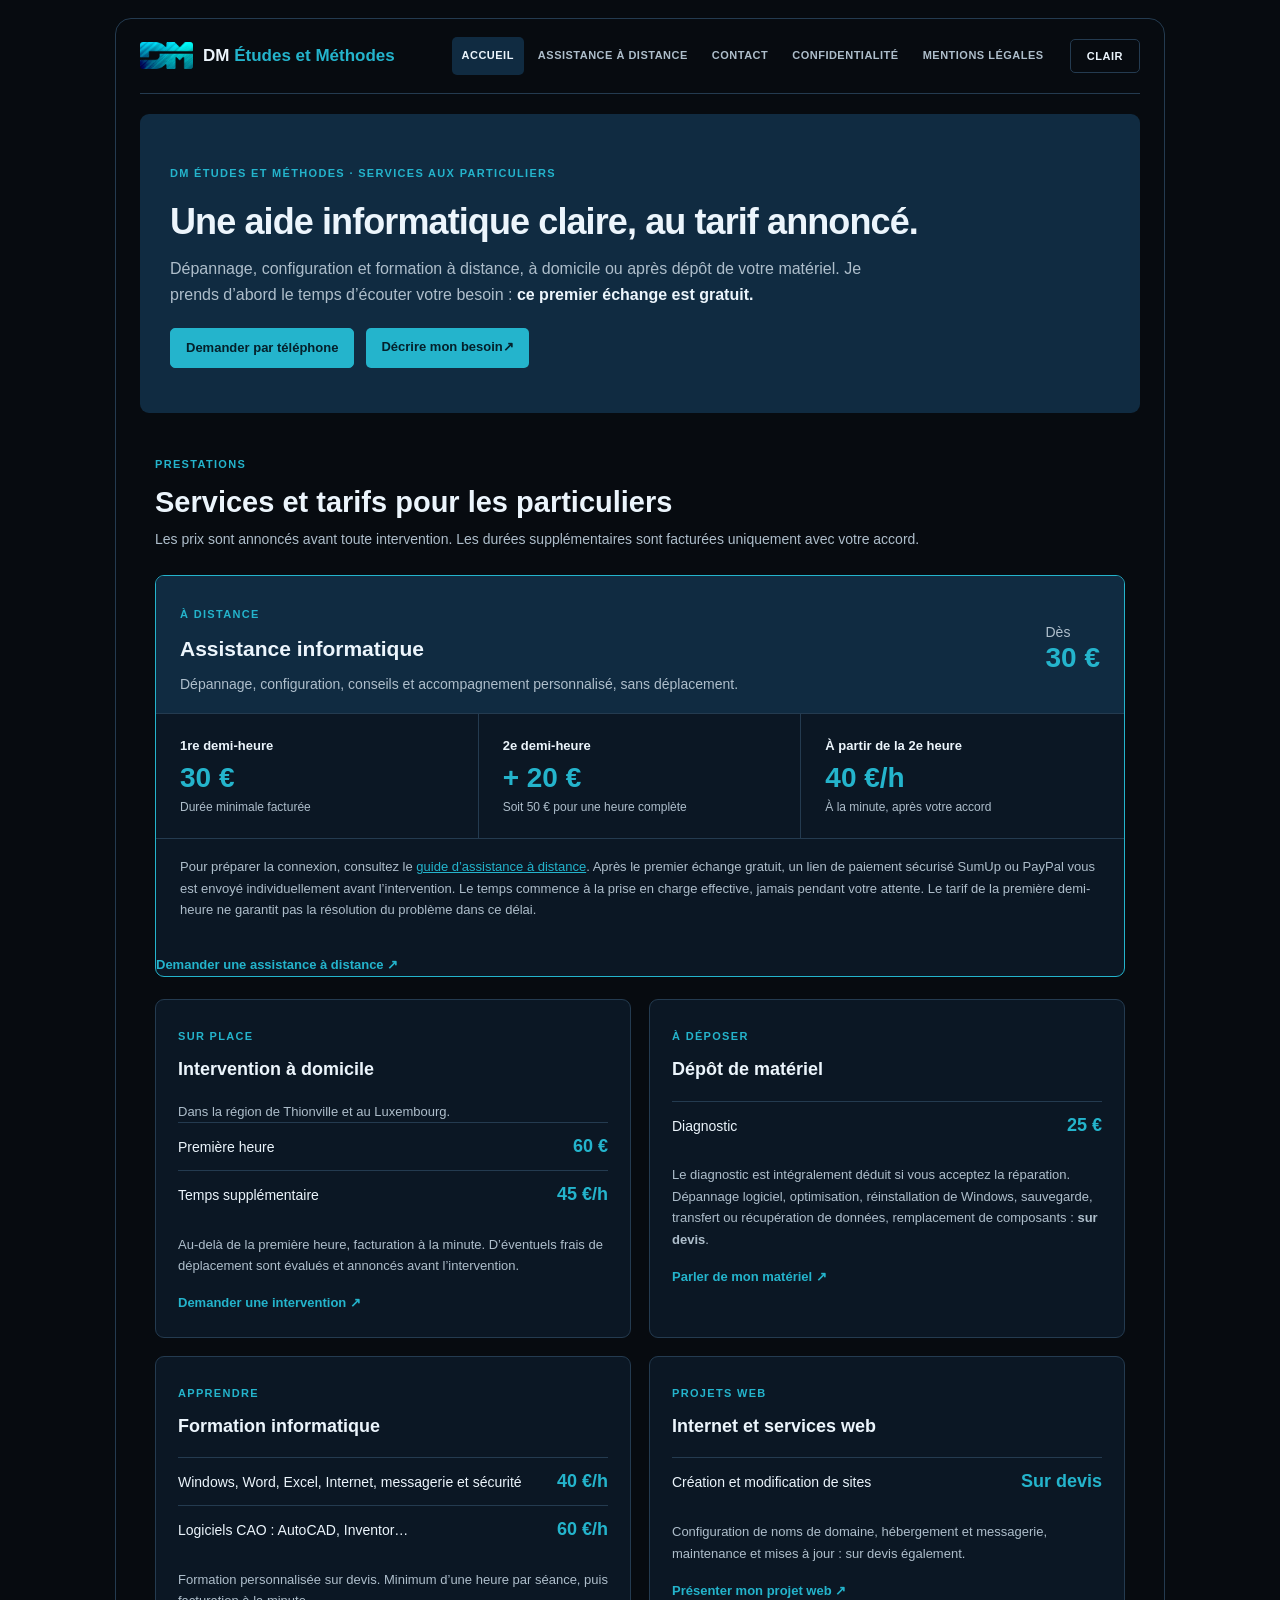
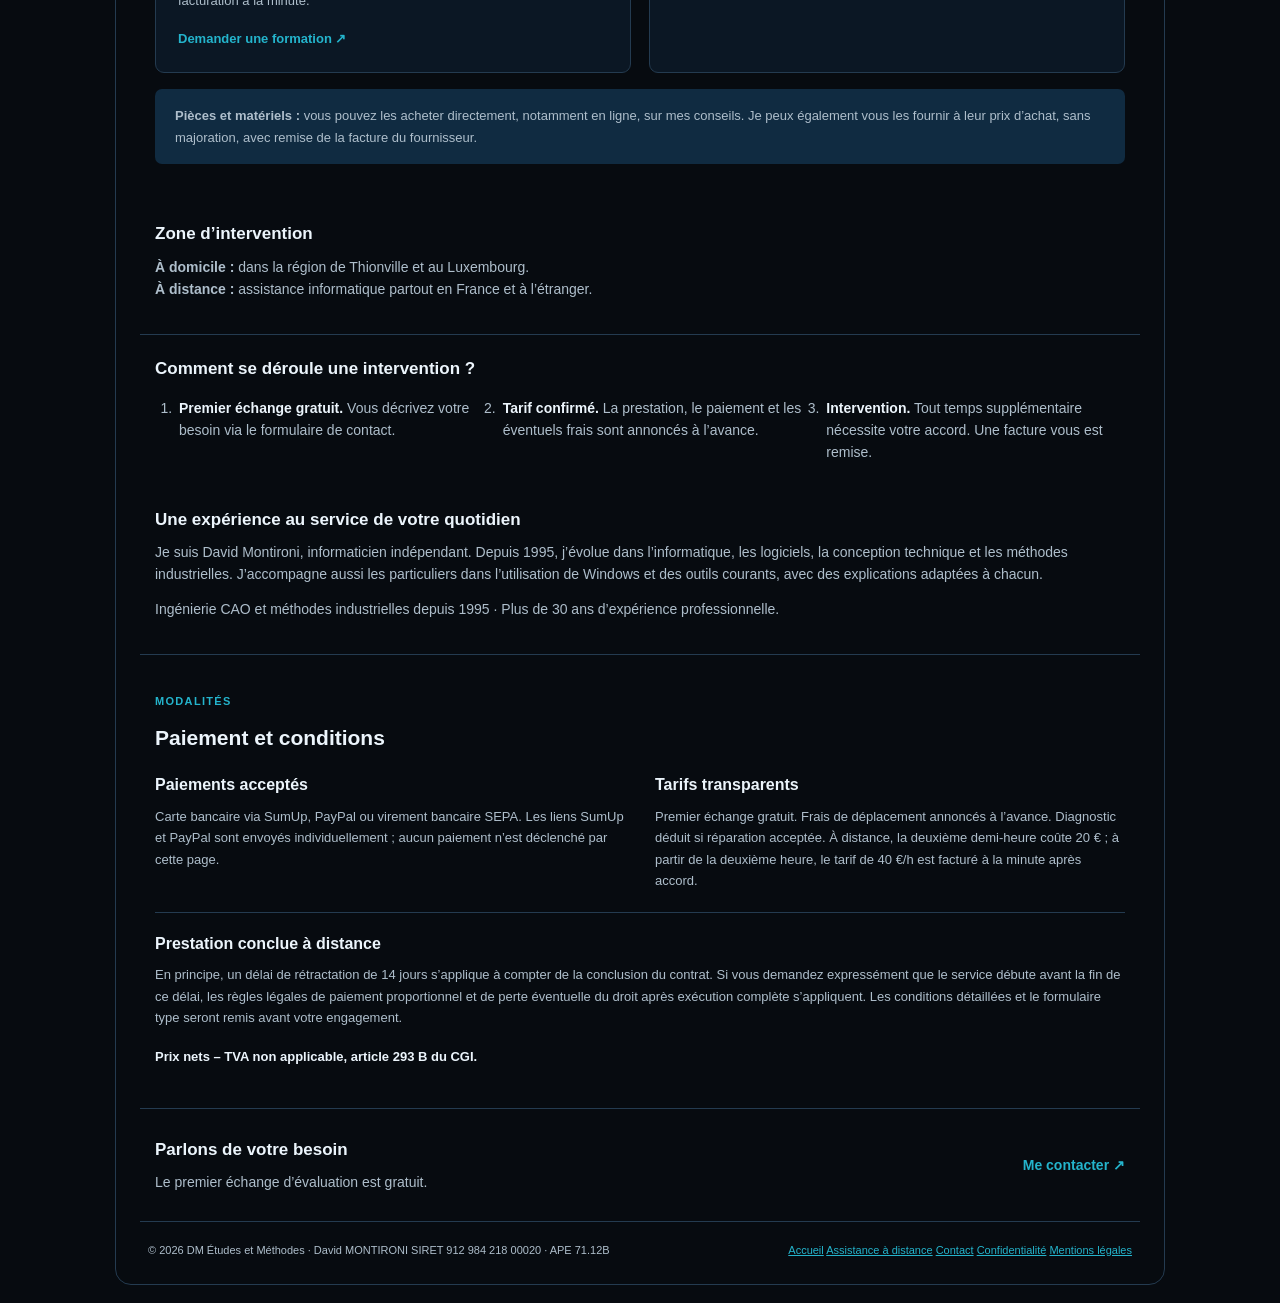
==== commit 71eac8d2: "ui: harmoniser le pied de page et les 5 liens sur index.html" ====
--- a/index.html
+++ b/index.html
@@ -16,4 +16,16 @@
 <section class="expertise process" id="fonctionnement" aria-labelledby="process-title"><h2 id="process-title">Comment se déroule une intervention ?</h2><ol><li><strong>Premier échange gratuit.</strong> Vous décrivez votre besoin via le formulaire de contact.</li><li><strong>Tarif confirmé.</strong> La prestation, le paiement et les éventuels frais sont annoncés à l’avance.</li><li><strong>Intervention.</strong> Tout temps supplémentaire nécessite votre accord. Une facture vous est remise.</li></ol></section>
 <section class="expertise about" aria-labelledby="about-title"><h2 id="about-title">Une expérience au service de votre quotidien</h2><p>Je suis David Montironi, informaticien indépendant. Depuis 1995, j’évolue dans l’informatique, les logiciels, la conception technique et les méthodes industrielles. J’accompagne aussi les particuliers dans l’utilisation de Windows et des outils courants, avec des explications adaptées à chacun.</p><p>Ingénierie CAO et méthodes industrielles depuis 1995 · Plus de 30 ans d’expérience professionnelle.</p></section>
 <section class="conditions" id="conditions" aria-labelledby="conditions-title"><span class="eyebrow">MODALITÉS</span><h2 id="conditions-title">Paiement et conditions</h2><div class="condition-grid"><div><h3>Paiements acceptés</h3><p>Carte bancaire via SumUp, PayPal ou virement bancaire SEPA. Les liens SumUp et PayPal sont envoyés individuellement ; aucun paiement n’est déclenché par cette page.</p></div><div><h3>Tarifs transparents</h3><p>Premier échange gratuit. Frais de déplacement annoncés à l’avance. Diagnostic déduit si réparation acceptée. À distance, la deuxième demi-heure coûte 20 € ; à partir de la deuxième heure, le tarif de 40 €/h est facturé à la minute après accord.</p></div></div><div class="consumer-note"><h3>Prestation conclue à distance</h3><p>En principe, un délai de rétractation de 14 jours s’applique à compter de la conclusion du contrat. Si vous demandez expressément que le service débute avant la fin de ce délai, les règles légales de paiement proportionnel et de perte éventuelle du droit après exécution complète s’appliquent. Les conditions détaillées et le formulaire type seront remis avant votre engagement.</p></div><p class="tax-note">Prix nets – TVA non applicable, article 293 B du CGI.</p></section>
-<section class="signature"><div><h2>Parlons de votre besoin</h2><p>Le premier échange d’évaluation est gratuit.</p></div><a href="contact.html">Me contacter <span aria-hidden="true">↗</span></a></section></main><footer class="footer"><span>© 2026 DM Études et Méthodes · David MONTIRONI</span><span>SIRET 912 984 218 00020 · <a href="mentions-legales.html">Mentions légales</a> · <a href="confidentialite.html">Confidentialité</a></span></footer></div></body></html>
+<section class="signature"><div><h2>Parlons de votre besoin</h2><p>Le premier échange d’évaluation est gratuit.</p></div><a href="contact.html">Me contacter <span aria-hidden="true">↗</span></a></section></main><footer class="footer">
+  <div class="footer-meta">
+    <span>© 2026 DM Études et Méthodes · David MONTIRONI</span>
+    <span>SIRET 912 984 218 00020 · APE 71.12B</span>
+  </div>
+  <nav class="footer-nav" aria-label="Navigation de pied de page">
+    <a href="index.html">Accueil</a>
+    <a href="assistance-distance.html">Assistance à distance</a>
+    <a href="contact.html">Contact</a>
+    <a href="confidentialite.html">Confidentialité</a>
+    <a href="mentions-legales.html">Mentions légales</a>
+  </nav>
+</footer></div></body></html>
--- a/assets/tarifs.css
+++ b/assets/tarifs.css
@@ -4,3 +4,18 @@
 @media(max-width:410px){.remote-heading{display:block}.featured-price{display:block;margin-top:14px}.featured-price strong{display:inline;margin-left:6px}.signature{display:block}.signature a{display:inline-block;margin-top:14px}}
 @media(prefers-reduced-motion:reduce){html{scroll-behavior:auto}}
 .contact-section{border-top:1px solid var(--line);padding:35px 15px 48px;scroll-margin-top:20px}.contact-section h2{font-size:21px;margin:8px 0}.contact-intro{color:var(--muted);font-size:14px;margin:0}.contact-section .contact-layout{margin-top:23px}.contact-section .contact-aside h3{font-size:16px;margin:0 0 8px}.contact-section .contact-aside p{font-size:14px;color:var(--muted);line-height:1.6}.request-link{display:inline-block;margin-top:17px;color:var(--accent);text-decoration:none;font-weight:700;font-size:13px}.request-link:hover{text-decoration:underline}.request-link:focus-visible{outline:3px solid var(--focus);outline-offset:3px}@media(max-width:720px){.contact-section{padding:30px 0}.contact-section .contact-layout{grid-template-columns:1fr}}
+
+/* Bouton téléphone de l'accueil, partage la logique JavaScript avec Assistance à distance. */
+.hero-actions{display:flex;align-items:center;flex-wrap:wrap;gap:12px;margin-top:20px}
+.hero-actions .cta{display:inline-flex;min-height:40px;align-items:center}
+.hero-actions .assist-call{margin:0;min-height:40px;padding:9px 15px;border:1px solid var(--accent);
+  border-radius:5px;background:var(--accent);color:#04202b;font-size:13px;letter-spacing:0;
+  text-transform:none;font-weight:700;white-space:normal}
+.hero-actions .assist-call:hover{filter:brightness(1.08)}
+.hero .assist-call-result{margin-top:15px;max-width:650px;padding:12px 16px;border:1px solid var(--line);
+  border-radius:7px;background:var(--panel);color:var(--muted);font-size:15px;line-height:1.6}
+.hero .assist-call-result[hidden]{display:none}
+.hero .assist-phone-link{color:var(--accent);font-size:18px;font-weight:800;
+  text-decoration:underline;text-underline-offset:3px;white-space:nowrap}
+.hero .assist-small{font-size:13px;color:var(--muted)}
+@media(max-width:420px){.hero-actions{align-items:stretch}.hero-actions>.assist-call,.hero-actions>.cta{justify-content:center}}
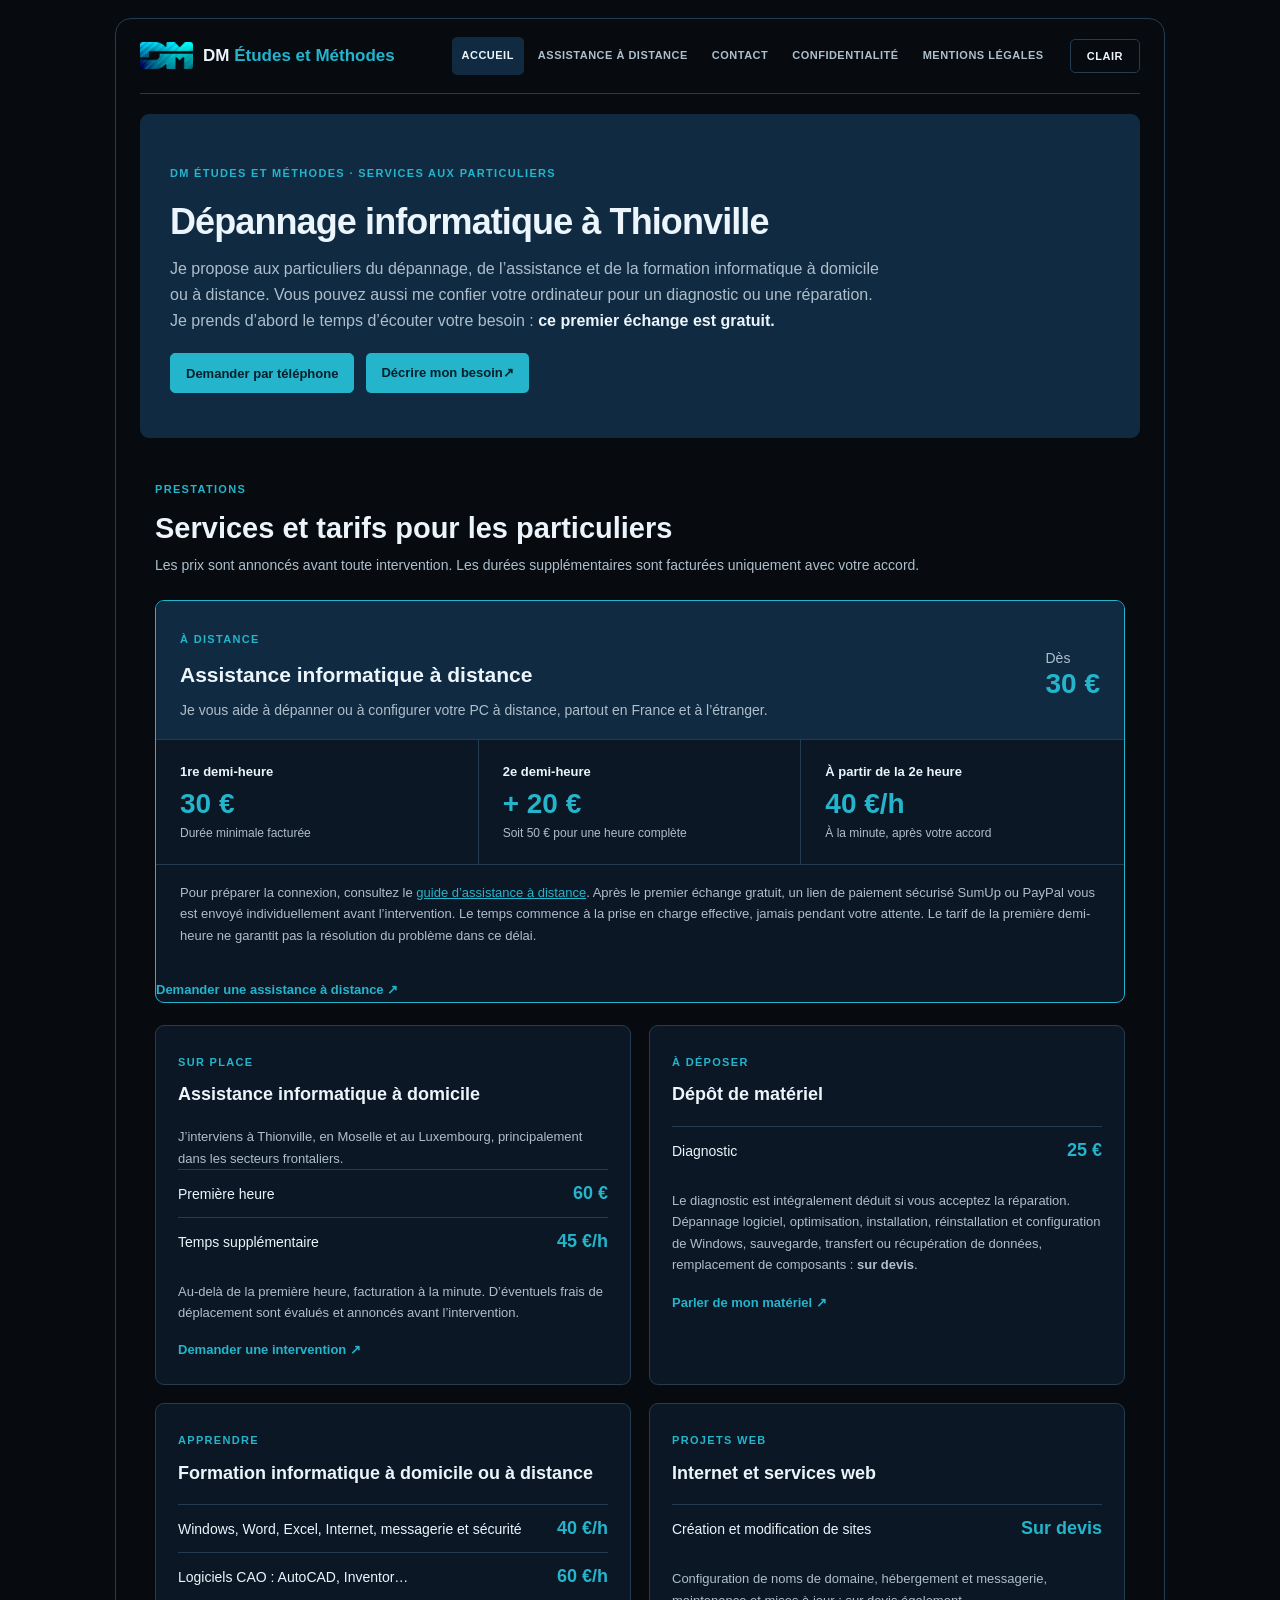
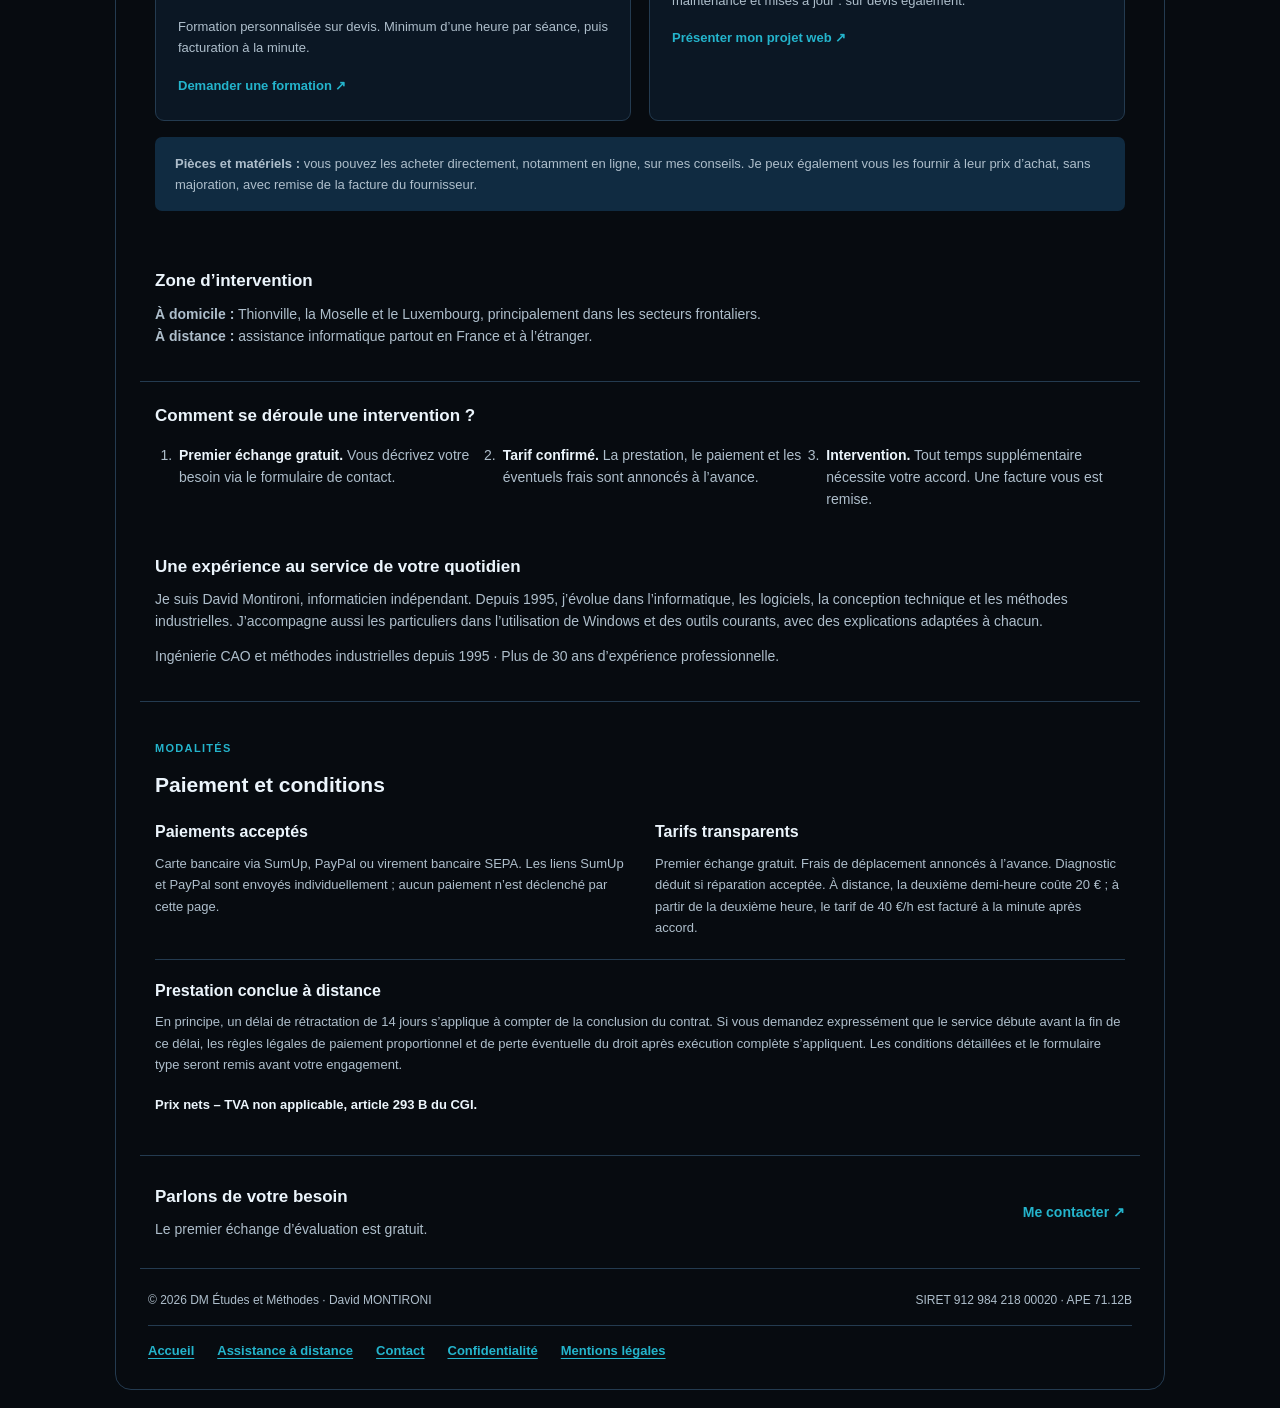
==== commit b751be8d: "Optimiser le référencement des services aux particuliers" ====
--- a/index.html
+++ b/index.html
@@ -1,18 +1,92 @@
 <!doctype html>
 <html lang="fr"><head><meta charset="utf-8"><meta name="viewport" content="width=device-width, initial-scale=1">
-<meta name="description" content="Services informatiques pour les particuliers : assistance à distance, intervention à domicile, diagnostic, formation et sites web. Premier échange gratuit."><meta name="color-scheme" content="dark light"><meta name="robots" content="noindex,follow"><meta name="theme-color" content="#070b10">
-<title>Services et tarifs pour les particuliers — DM Études et Méthodes</title><link rel="canonical" href="https://services-aux-particuliers.montironi.fr/">
-<meta property="og:type" content="website"><meta property="og:locale" content="fr_FR"><meta property="og:site_name" content="DM Études et Méthodes"><meta property="og:title" content="Services et tarifs pour les particuliers — DM Études et Méthodes"><meta property="og:description" content="Assistance à distance : 30 € la première demi-heure, 20 € la seconde. Premier échange gratuit."><meta property="og:url" content="https://services-aux-particuliers.montironi.fr/"><meta property="og:image" content="https://services-aux-particuliers.montironi.fr/assets/partage.png">
-<link rel="icon" type="image/png" href="assets/favicon.png"><link rel="stylesheet" href="assets/style.css"><link rel="stylesheet" href="assets/tarifs.css?v=20261025-titre"><script defer src="assets/main.js"></script><script defer src="assets/telephone.js"></script></head>
+<meta name="description" content="Dépannage informatique à domicile à Thionville et en Moselle. Assistance PC, Windows, configuration et formation. Intervention à distance partout en France."><meta name="color-scheme" content="dark light"><meta name="robots" content="index,follow"><meta name="theme-color" content="#070b10">
+<title>Dépannage informatique Thionville | DM Études et Méthodes</title>
+<link rel="canonical" href="https://servicesauxparticuliers.montironi.fr/">
+<meta property="og:type" content="website">
+<meta property="og:locale" content="fr_FR">
+<meta property="og:site_name" content="DM Études et Méthodes">
+<meta property="og:title" content="Dépannage informatique Thionville | DM Études et Méthodes">
+<meta property="og:description" content="Dépannage informatique à domicile à Thionville et en Moselle. Assistance PC, Windows, configuration et formation. Intervention à distance partout en France.">
+<meta property="og:url" content="https://servicesauxparticuliers.montironi.fr/">
+<meta property="og:image" content="https://servicesauxparticuliers.montironi.fr/assets/partage.png">
+<link rel="icon" type="image/png" href="assets/favicon.png"><link rel="stylesheet" href="assets/style.css"><link rel="stylesheet" href="assets/tarifs.css?v=20261025-titre"><script defer src="assets/main.js"></script><script defer src="assets/telephone.js"></script>
+<script type="application/ld+json">
+{
+  "@context": "https://schema.org",
+  "@type": "LocalBusiness",
+  "@id": "https://servicesauxparticuliers.montironi.fr/#entreprise",
+  "name": "DM Études et Méthodes",
+  "url": "https://servicesauxparticuliers.montironi.fr/",
+  "description": "Dépannage, assistance et formation informatique pour les particuliers. Intervention à domicile à Thionville, en Moselle et au Luxembourg, principalement dans les secteurs frontaliers, et assistance à distance en France et à l’étranger.",
+  "areaServed": [
+    {
+      "@type": "City",
+      "name": "Thionville"
+    },
+    {
+      "@type": "AdministrativeArea",
+      "name": "Moselle"
+    },
+    "Luxembourg, principalement les secteurs frontaliers",
+    "France et étranger pour l’assistance à distance"
+  ],
+  "hasOfferCatalog": {
+    "@type": "OfferCatalog",
+    "name": "Services informatiques pour les particuliers",
+    "itemListElement": [
+      {
+        "@type": "Offer",
+        "itemOffered": {
+          "@type": "Service",
+          "name": "Assistance informatique à distance",
+          "areaServed": "France et étranger",
+          "url": "https://servicesauxparticuliers.montironi.fr/assistance-distance.html"
+        }
+      },
+      {
+        "@type": "Offer",
+        "itemOffered": {
+          "@type": "Service",
+          "name": "Dépannage et assistance informatique à domicile",
+          "areaServed": "Thionville, Moselle et Luxembourg, principalement les secteurs frontaliers"
+        }
+      },
+      {
+        "@type": "Offer",
+        "itemOffered": {
+          "@type": "Service",
+          "name": "Diagnostic et dépannage sur dépôt de matériel"
+        }
+      },
+      {
+        "@type": "Offer",
+        "itemOffered": {
+          "@type": "Service",
+          "name": "Formation informatique pour les particuliers"
+        }
+      },
+      {
+        "@type": "Offer",
+        "itemOffered": {
+          "@type": "Service",
+          "name": "Internet et services web"
+        }
+      }
+    ]
+  }
+}
+</script>
+</head>
 <body><a class="skip-link" href="#contenu">Aller au contenu</a><div class="site-shell"><header class="topbar"><a href="#accueil" class="brand" aria-label="DM Études et Méthodes, accueil"><img src="assets/logo-dm.png" alt="" width="55" height="28"><span>DM <strong>Études et Méthodes</strong></span></a><nav class="nav" aria-label="Navigation principale"><a href="#accueil" aria-current="page">Accueil</a><a href="assistance-distance.html">Assistance à distance</a><a href="contact.html">Contact</a><a href="confidentialite.html">Confidentialité</a><a href="mentions-legales.html">Mentions légales</a></nav><button id="theme-switch" type="button" aria-label="Passer au thème clair">CLAIR</button></header>
-<main id="contenu"><section class="hero" id="accueil"><div class="hero-content"><span class="eyebrow">DM ÉTUDES ET MÉTHODES · SERVICES AUX PARTICULIERS</span><h1>Une aide informatique claire, au tarif annoncé.</h1><p>Dépannage, configuration et formation à distance, à domicile ou après dépôt de votre matériel. Je prends d’abord le temps d’écouter votre besoin : <strong>ce premier échange est gratuit.</strong></p><div class="hero-actions"><button type="button" class="assist-call" id="assist-call" aria-controls="assist-call-result" aria-expanded="false">Demander par téléphone</button><a class="cta" href="contact.html">Décrire mon besoin <span aria-hidden="true">↗</span></a></div><div id="assist-call-result" class="assist-call-result" aria-live="polite" hidden></div><noscript><p class="assist-small">Pour obtenir le numéro de téléphone, utilisez le formulaire de contact.</p></noscript></div></section>
+<main id="contenu" tabindex="-1"><section class="hero" id="accueil"><div class="hero-content"><span class="eyebrow">DM ÉTUDES ET MÉTHODES · SERVICES AUX PARTICULIERS</span><h1>Dépannage informatique à Thionville</h1><p>Je propose aux particuliers du dépannage, de l’assistance et de la formation informatique à domicile ou à distance. Vous pouvez aussi me confier votre ordinateur pour un diagnostic ou une réparation. Je prends d’abord le temps d’écouter votre besoin : <strong>ce premier échange est gratuit.</strong></p><div class="hero-actions"><button type="button" class="assist-call" id="assist-call" aria-controls="assist-call-result" aria-expanded="false">Demander par téléphone</button><a class="cta" href="contact.html">Décrire mon besoin <span aria-hidden="true">↗</span></a></div><div id="assist-call-result" class="assist-call-result" aria-live="polite" hidden></div><noscript><p class="assist-small">Pour obtenir le numéro de téléphone, utilisez le formulaire de contact.</p></noscript></div></section>
 <section class="tariff-section" id="tarifs" aria-labelledby="tarifs-title"><div class="section-intro"><span class="eyebrow">PRESTATIONS</span><h2 id="tarifs-title">Services et tarifs pour les particuliers</h2><p>Les prix sont annoncés avant toute intervention. Les durées supplémentaires sont facturées uniquement avec votre accord.</p></div>
-<article class="remote-card" aria-labelledby="remote-title"><div class="remote-heading"><div><span class="eyebrow">À DISTANCE</span><h3 id="remote-title">Assistance informatique</h3><p>Dépannage, configuration, conseils et accompagnement personnalisé, sans déplacement.</p></div><span class="featured-price">Dès <strong>30 €</strong></span></div><div class="rate-grid" role="list" aria-label="Tarifs de l'assistance informatique à distance"><div class="rate-cell" role="listitem"><span>1re demi-heure</span><strong>30 €</strong><small>Durée minimale facturée</small></div><div class="rate-cell" role="listitem"><span>2e demi-heure</span><strong>+ 20 €</strong><small>Soit 50 € pour une heure complète</small></div><div class="rate-cell" role="listitem"><span>À partir de la 2e heure</span><strong>40 €/h</strong><small>À la minute, après votre accord</small></div></div><p class="remote-note">Pour préparer la connexion, consultez le <a href="assistance-distance.html">guide d’assistance à distance</a>. Après le premier échange gratuit, un lien de paiement sécurisé SumUp ou PayPal vous est envoyé individuellement avant l’intervention. Le temps commence à la prise en charge effective, jamais pendant votre attente. Le tarif de la première demi-heure ne garantit pas la résolution du problème dans ce délai.</p><a class="request-link" href="contact.html?prestation=distance">Demander une assistance à distance <span aria-hidden="true">↗</span></a></article>
-<div class="service-rates"><article class="rate-panel"><span class="eyebrow">SUR PLACE</span><h3>Intervention à domicile</h3><p>Dans la région de Thionville et au Luxembourg.</p><div class="price-row"><span>Première heure</span><strong>60 €</strong></div><div class="price-row"><span>Temps supplémentaire</span><strong>45 €/h</strong></div><p>Au-delà de la première heure, facturation à la minute. D’éventuels frais de déplacement sont évalués et annoncés avant l’intervention.</p><a class="request-link" href="contact.html?prestation=domicile">Demander une intervention <span aria-hidden="true">↗</span></a></article>
-<article class="rate-panel"><span class="eyebrow">À DÉPOSER</span><h3>Dépôt de matériel</h3><div class="price-row"><span>Diagnostic</span><strong>25 €</strong></div><p>Le diagnostic est intégralement déduit si vous acceptez la réparation. Dépannage logiciel, optimisation, réinstallation de Windows, sauvegarde, transfert ou récupération de données, remplacement de composants : <strong>sur devis</strong>.</p><a class="request-link" href="contact.html?prestation=depot">Parler de mon matériel <span aria-hidden="true">↗</span></a></article>
-<article class="rate-panel"><span class="eyebrow">APPRENDRE</span><h3>Formation informatique</h3><div class="price-row"><span>Windows, Word, Excel, Internet, messagerie et sécurité</span><strong>40 €/h</strong></div><div class="price-row"><span>Logiciels CAO : AutoCAD, Inventor…</span><strong>60 €/h</strong></div><p>Formation personnalisée sur devis. Minimum d’une heure par séance, puis facturation à la minute.</p><a class="request-link" href="contact.html?prestation=formation">Demander une formation <span aria-hidden="true">↗</span></a></article>
+<article class="remote-card" aria-labelledby="remote-title"><div class="remote-heading"><div><span class="eyebrow">À DISTANCE</span><h3 id="remote-title">Assistance informatique à distance</h3><p>Je vous aide à dépanner ou à configurer votre PC à distance, partout en France et à l’étranger.</p></div><span class="featured-price">Dès <strong>30 €</strong></span></div><div class="rate-grid" role="list" aria-label="Tarifs de l'assistance informatique à distance"><div class="rate-cell" role="listitem"><span>1re demi-heure</span><strong>30 €</strong><small>Durée minimale facturée</small></div><div class="rate-cell" role="listitem"><span>2e demi-heure</span><strong>+ 20 €</strong><small>Soit 50 € pour une heure complète</small></div><div class="rate-cell" role="listitem"><span>À partir de la 2e heure</span><strong>40 €/h</strong><small>À la minute, après votre accord</small></div></div><p class="remote-note">Pour préparer la connexion, consultez le <a href="assistance-distance.html">guide d’assistance à distance</a>. Après le premier échange gratuit, un lien de paiement sécurisé SumUp ou PayPal vous est envoyé individuellement avant l’intervention. Le temps commence à la prise en charge effective, jamais pendant votre attente. Le tarif de la première demi-heure ne garantit pas la résolution du problème dans ce délai.</p><a class="request-link" href="contact.html?prestation=distance">Demander une assistance à distance <span aria-hidden="true">↗</span></a></article>
+<div class="service-rates"><article class="rate-panel"><span class="eyebrow">SUR PLACE</span><h3>Assistance informatique à domicile</h3><p>J’interviens à Thionville, en Moselle et au Luxembourg, principalement dans les secteurs frontaliers.</p><div class="price-row"><span>Première heure</span><strong>60 €</strong></div><div class="price-row"><span>Temps supplémentaire</span><strong>45 €/h</strong></div><p>Au-delà de la première heure, facturation à la minute. D’éventuels frais de déplacement sont évalués et annoncés avant l’intervention.</p><a class="request-link" href="contact.html?prestation=domicile">Demander une intervention <span aria-hidden="true">↗</span></a></article>
+<article class="rate-panel"><span class="eyebrow">À DÉPOSER</span><h3>Dépôt de matériel</h3><div class="price-row"><span>Diagnostic</span><strong>25 €</strong></div><p>Le diagnostic est intégralement déduit si vous acceptez la réparation. Dépannage logiciel, optimisation, installation, réinstallation et configuration de Windows, sauvegarde, transfert ou récupération de données, remplacement de composants : <strong>sur devis</strong>.</p><a class="request-link" href="contact.html?prestation=depot">Parler de mon matériel <span aria-hidden="true">↗</span></a></article>
+<article class="rate-panel"><span class="eyebrow">APPRENDRE</span><h3>Formation informatique à domicile ou à distance</h3><div class="price-row"><span>Windows, Word, Excel, Internet, messagerie et sécurité</span><strong>40 €/h</strong></div><div class="price-row"><span>Logiciels CAO : AutoCAD, Inventor…</span><strong>60 €/h</strong></div><p>Formation personnalisée sur devis. Minimum d’une heure par séance, puis facturation à la minute.</p><a class="request-link" href="contact.html?prestation=formation">Demander une formation <span aria-hidden="true">↗</span></a></article>
 <article class="rate-panel"><span class="eyebrow">PROJETS WEB</span><h3>Internet et services web</h3><div class="price-row"><span>Création et modification de sites</span><strong>Sur devis</strong></div><p>Configuration de noms de domaine, hébergement et messagerie, maintenance et mises à jour : sur devis également.</p><a class="request-link" href="contact.html?prestation=web">Présenter mon projet web <span aria-hidden="true">↗</span></a></article></div><p class="material-note"><strong>Pièces et matériels :</strong> vous pouvez les acheter directement, notamment en ligne, sur mes conseils. Je peux également vous les fournir à leur prix d’achat, sans majoration, avec remise de la facture du fournisseur.</p></section>
-<section class="expertise" id="zone-intervention" aria-labelledby="zone-title"><h2 id="zone-title">Zone d’intervention</h2><p><strong>À domicile :</strong> dans la région de Thionville et au Luxembourg.<br><strong>À distance :</strong> assistance informatique partout en France et à l’étranger.</p></section>
+<section class="expertise" id="zone-intervention" aria-labelledby="zone-title"><h2 id="zone-title">Zone d’intervention</h2><p><strong>À domicile :</strong> Thionville, la Moselle et le Luxembourg, principalement dans les secteurs frontaliers.<br><strong>À distance :</strong> assistance informatique partout en France et à l’étranger.</p></section>
 <section class="expertise process" id="fonctionnement" aria-labelledby="process-title"><h2 id="process-title">Comment se déroule une intervention ?</h2><ol><li><strong>Premier échange gratuit.</strong> Vous décrivez votre besoin via le formulaire de contact.</li><li><strong>Tarif confirmé.</strong> La prestation, le paiement et les éventuels frais sont annoncés à l’avance.</li><li><strong>Intervention.</strong> Tout temps supplémentaire nécessite votre accord. Une facture vous est remise.</li></ol></section>
 <section class="expertise about" aria-labelledby="about-title"><h2 id="about-title">Une expérience au service de votre quotidien</h2><p>Je suis David Montironi, informaticien indépendant. Depuis 1995, j’évolue dans l’informatique, les logiciels, la conception technique et les méthodes industrielles. J’accompagne aussi les particuliers dans l’utilisation de Windows et des outils courants, avec des explications adaptées à chacun.</p><p>Ingénierie CAO et méthodes industrielles depuis 1995 · Plus de 30 ans d’expérience professionnelle.</p></section>
 <section class="conditions" id="conditions" aria-labelledby="conditions-title"><span class="eyebrow">MODALITÉS</span><h2 id="conditions-title">Paiement et conditions</h2><div class="condition-grid"><div><h3>Paiements acceptés</h3><p>Carte bancaire via SumUp, PayPal ou virement bancaire SEPA. Les liens SumUp et PayPal sont envoyés individuellement ; aucun paiement n’est déclenché par cette page.</p></div><div><h3>Tarifs transparents</h3><p>Premier échange gratuit. Frais de déplacement annoncés à l’avance. Diagnostic déduit si réparation acceptée. À distance, la deuxième demi-heure coûte 20 € ; à partir de la deuxième heure, le tarif de 40 €/h est facturé à la minute après accord.</p></div></div><div class="consumer-note"><h3>Prestation conclue à distance</h3><p>En principe, un délai de rétractation de 14 jours s’applique à compter de la conclusion du contrat. Si vous demandez expressément que le service débute avant la fin de ce délai, les règles légales de paiement proportionnel et de perte éventuelle du droit après exécution complète s’appliquent. Les conditions détaillées et le formulaire type seront remis avant votre engagement.</p></div><p class="tax-note">Prix nets – TVA non applicable, article 293 B du CGI.</p></section>
@@ -22,7 +96,7 @@
     <span>SIRET 912 984 218 00020 · APE 71.12B</span>
   </div>
   <nav class="footer-nav" aria-label="Navigation de pied de page">
-    <a href="index.html">Accueil</a>
+    <a href="./">Accueil</a>
     <a href="assistance-distance.html">Assistance à distance</a>
     <a href="contact.html">Contact</a>
     <a href="confidentialite.html">Confidentialité</a>
--- a/assets/style.css
+++ b/assets/style.css
@@ -19,3 +19,48 @@
 @media(max-width:720px){.contact-layout,.form-row{grid-template-columns:1fr}.contact-form{padding:16px}}
 
 .thank-you{padding-top:64px;padding-bottom:72px}.thank-you .cta{display:inline-flex;margin-top:18px}
+
+
+/* Pied de page commun aux cinq pages */
+.footer{
+  display:grid;
+  grid-template-columns:minmax(0,1fr);
+  gap:15px;
+  padding:22px 8px 27px;
+}
+.footer-meta{
+  display:flex;
+  justify-content:space-between;
+  flex-wrap:wrap;
+  gap:7px 18px;
+  color:var(--muted);
+  font-size:12px;
+}
+.footer-nav{
+  display:flex;
+  flex-wrap:wrap;
+  align-items:center;
+  gap:9px 23px;
+  border-top:1px solid var(--line);
+  padding-top:15px;
+}
+.footer-nav a{
+  color:var(--accent);
+  font-size:13px;
+  font-weight:650;
+  text-decoration:underline;
+  text-underline-offset:3px;
+}
+.footer-nav a:hover{text-decoration-thickness:2px}
+@media(max-width:720px){
+  .footer{display:grid;padding:21px 0 28px}
+  .footer-meta{display:flex;flex-direction:column;gap:4px}
+  .footer-meta span{display:inline;margin:0}
+  .footer-nav{gap:8px 18px}
+  .footer-nav a{font-size:13px;line-height:1.6}
+}
+
+/* Accès direct au contenu pour la navigation au clavier. */
+.skip-link{position:absolute;left:-9999px;top:auto}
+.skip-link:focus{left:12px;top:12px;z-index:10;background:var(--panel);padding:10px}
+:where(a,button):focus-visible{outline:2px solid var(--focus);outline-offset:2px}
--- a/assets/tarifs.css
+++ b/assets/tarifs.css
@@ -1,5 +1,5 @@
 /* Complément pour la page de tarifs ; l'identité graphique provient de style.css du site principal. */
-.skip-link{position:absolute;left:-9999px;top:auto}.skip-link:focus{left:12px;top:12px;z-index:10;background:var(--panel);padding:9px}.hero{scroll-margin-top:10px}.hero h1{max-width:none}.hero p{max-width:720px}.hero strong{color:var(--text)}.tariff-section{padding:37px 15px 36px}.section-intro{margin-bottom:24px}.section-intro h2{font-size:clamp(21px,3vw,29px);line-height:1.25;margin:9px 0 8px}.section-intro p{color:var(--muted);margin:0;font-size:14px}.remote-card{border:1px solid var(--accent);border-radius:9px;background:var(--panel);overflow:hidden}.remote-heading{display:flex;justify-content:space-between;align-items:center;gap:20px;padding:24px 24px 18px;background:var(--hero)}.remote-heading h3{font-size:21px;margin:7px 0}.remote-heading p{color:var(--muted);margin:0;font-size:14px}.featured-price{white-space:nowrap;color:var(--muted);font-size:14px}.featured-price strong{display:block;color:var(--accent);font-size:28px;line-height:1.1}.rate-grid{display:grid;grid-template-columns:repeat(3,minmax(0,1fr));border-top:1px solid var(--line);border-bottom:1px solid var(--line)}.rate-cell{min-width:0;padding:22px 24px;border-right:1px solid var(--line);display:flex;flex-direction:column;gap:5px}.rate-cell:last-child{border-right:0}.rate-cell span{font-size:13px;font-weight:700;color:var(--text)}.rate-cell strong{font-size:28px;line-height:1.15;color:var(--accent)}.rate-cell small{font-size:12px;color:var(--muted);line-height:1.4}.remote-note{color:var(--muted);font-size:13px;line-height:1.65;margin:0;padding:17px 24px}.service-rates{display:grid;grid-template-columns:repeat(2,minmax(0,1fr));gap:18px;margin-top:22px}.rate-panel{border:1px solid var(--line);border-radius:9px;padding:22px;background:var(--panel)}.rate-panel h3{font-size:18px;margin:7px 0 17px}.price-row{display:flex;align-items:baseline;justify-content:space-between;gap:15px;padding:9px 0;border-top:1px solid var(--line);font-size:14px}.price-row strong{white-space:nowrap;color:var(--accent);font-size:18px}.rate-panel p,.material-note{color:var(--muted);font-size:13px;line-height:1.65;margin:16px 0 0}.material-note{background:var(--hero);border-radius:7px;padding:16px 20px}.process{border-top:1px solid var(--line)}.process ol{margin:14px 0 0;padding-left:21px;display:grid;grid-template-columns:repeat(3,1fr);gap:22px}.process li{color:var(--muted);font-size:14px;padding-left:3px}.process strong{color:var(--text)}.about{padding-top:8px}.about p+p{margin-top:12px}.conditions{border-top:1px solid var(--line);padding:32px 15px 40px}.conditions h2{font-size:21px;margin:8px 0 18px}.condition-grid{display:grid;grid-template-columns:1fr 1fr;gap:30px}.conditions h3{font-size:16px;margin:0 0 8px}.conditions p{font-size:13px;color:var(--muted);margin:0;line-height:1.65}.consumer-note{margin-top:20px;border-top:1px solid var(--line);padding-top:18px}.conditions .tax-note{font-weight:700;color:var(--text);margin-top:18px}.footer a{color:var(--accent)}.signature a:focus-visible,.cta:focus-visible{outline:3px solid var(--focus);outline-offset:3px}
+.hero{scroll-margin-top:10px}.hero h1{max-width:none}.hero p{max-width:720px}.hero strong{color:var(--text)}.tariff-section{padding:37px 15px 36px}.section-intro{margin-bottom:24px}.section-intro h2{font-size:clamp(21px,3vw,29px);line-height:1.25;margin:9px 0 8px}.section-intro p{color:var(--muted);margin:0;font-size:14px}.remote-card{border:1px solid var(--accent);border-radius:9px;background:var(--panel);overflow:hidden}.remote-heading{display:flex;justify-content:space-between;align-items:center;gap:20px;padding:24px 24px 18px;background:var(--hero)}.remote-heading h3{font-size:21px;margin:7px 0}.remote-heading p{color:var(--muted);margin:0;font-size:14px}.featured-price{white-space:nowrap;color:var(--muted);font-size:14px}.featured-price strong{display:block;color:var(--accent);font-size:28px;line-height:1.1}.rate-grid{display:grid;grid-template-columns:repeat(3,minmax(0,1fr));border-top:1px solid var(--line);border-bottom:1px solid var(--line)}.rate-cell{min-width:0;padding:22px 24px;border-right:1px solid var(--line);display:flex;flex-direction:column;gap:5px}.rate-cell:last-child{border-right:0}.rate-cell span{font-size:13px;font-weight:700;color:var(--text)}.rate-cell strong{font-size:28px;line-height:1.15;color:var(--accent)}.rate-cell small{font-size:12px;color:var(--muted);line-height:1.4}.remote-note{color:var(--muted);font-size:13px;line-height:1.65;margin:0;padding:17px 24px}.service-rates{display:grid;grid-template-columns:repeat(2,minmax(0,1fr));gap:18px;margin-top:22px}.rate-panel{border:1px solid var(--line);border-radius:9px;padding:22px;background:var(--panel)}.rate-panel h3{font-size:18px;margin:7px 0 17px}.price-row{display:flex;align-items:baseline;justify-content:space-between;gap:15px;padding:9px 0;border-top:1px solid var(--line);font-size:14px}.price-row strong{white-space:nowrap;color:var(--accent);font-size:18px}.rate-panel p,.material-note{color:var(--muted);font-size:13px;line-height:1.65;margin:16px 0 0}.material-note{background:var(--hero);border-radius:7px;padding:16px 20px}.process{border-top:1px solid var(--line)}.process ol{margin:14px 0 0;padding-left:21px;display:grid;grid-template-columns:repeat(3,1fr);gap:22px}.process li{color:var(--muted);font-size:14px;padding-left:3px}.process strong{color:var(--text)}.about{padding-top:8px}.about p+p{margin-top:12px}.conditions{border-top:1px solid var(--line);padding:32px 15px 40px}.conditions h2{font-size:21px;margin:8px 0 18px}.condition-grid{display:grid;grid-template-columns:1fr 1fr;gap:30px}.conditions h3{font-size:16px;margin:0 0 8px}.conditions p{font-size:13px;color:var(--muted);margin:0;line-height:1.65}.consumer-note{margin-top:20px;border-top:1px solid var(--line);padding-top:18px}.conditions .tax-note{font-weight:700;color:var(--text);margin-top:18px}.footer a{color:var(--accent)}.signature a:focus-visible,.cta:focus-visible{outline:3px solid var(--focus);outline-offset:3px}
 @media(max-width:720px){.tariff-section{padding:29px 0}.remote-heading{padding:19px;align-items:flex-start}.featured-price strong{font-size:23px}.rate-grid{grid-template-columns:1fr}.rate-cell{padding:14px 19px;border-right:0;border-bottom:1px solid var(--line)}.rate-cell:last-child{border-bottom:0}.remote-note{padding:15px 19px}.service-rates,.condition-grid,.process ol{grid-template-columns:1fr;gap:16px}.rate-panel{padding:19px}.process ol{padding-left:20px}.conditions{padding:30px 0}.signature{gap:20px}.signature a{white-space:nowrap}}
 @media(max-width:410px){.remote-heading{display:block}.featured-price{display:block;margin-top:14px}.featured-price strong{display:inline;margin-left:6px}.signature{display:block}.signature a{display:inline-block;margin-top:14px}}
 @media(prefers-reduced-motion:reduce){html{scroll-behavior:auto}}
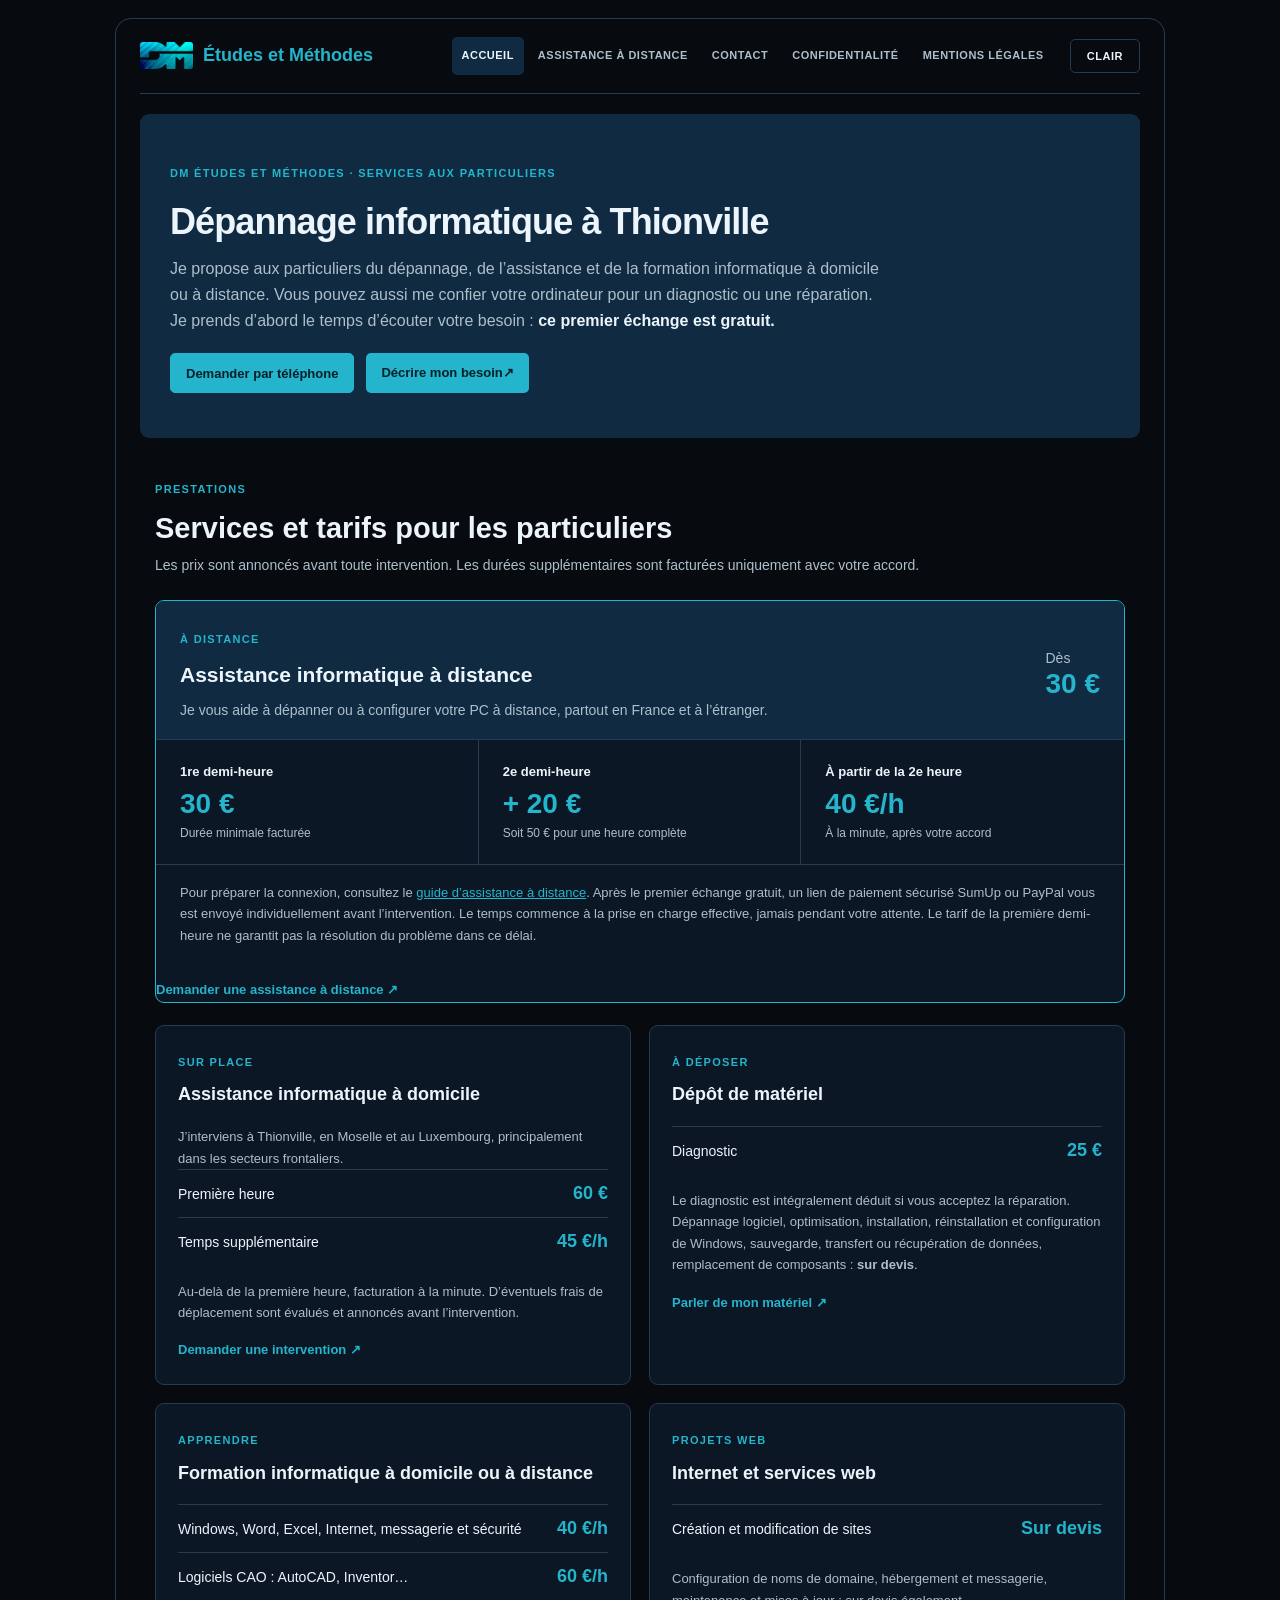
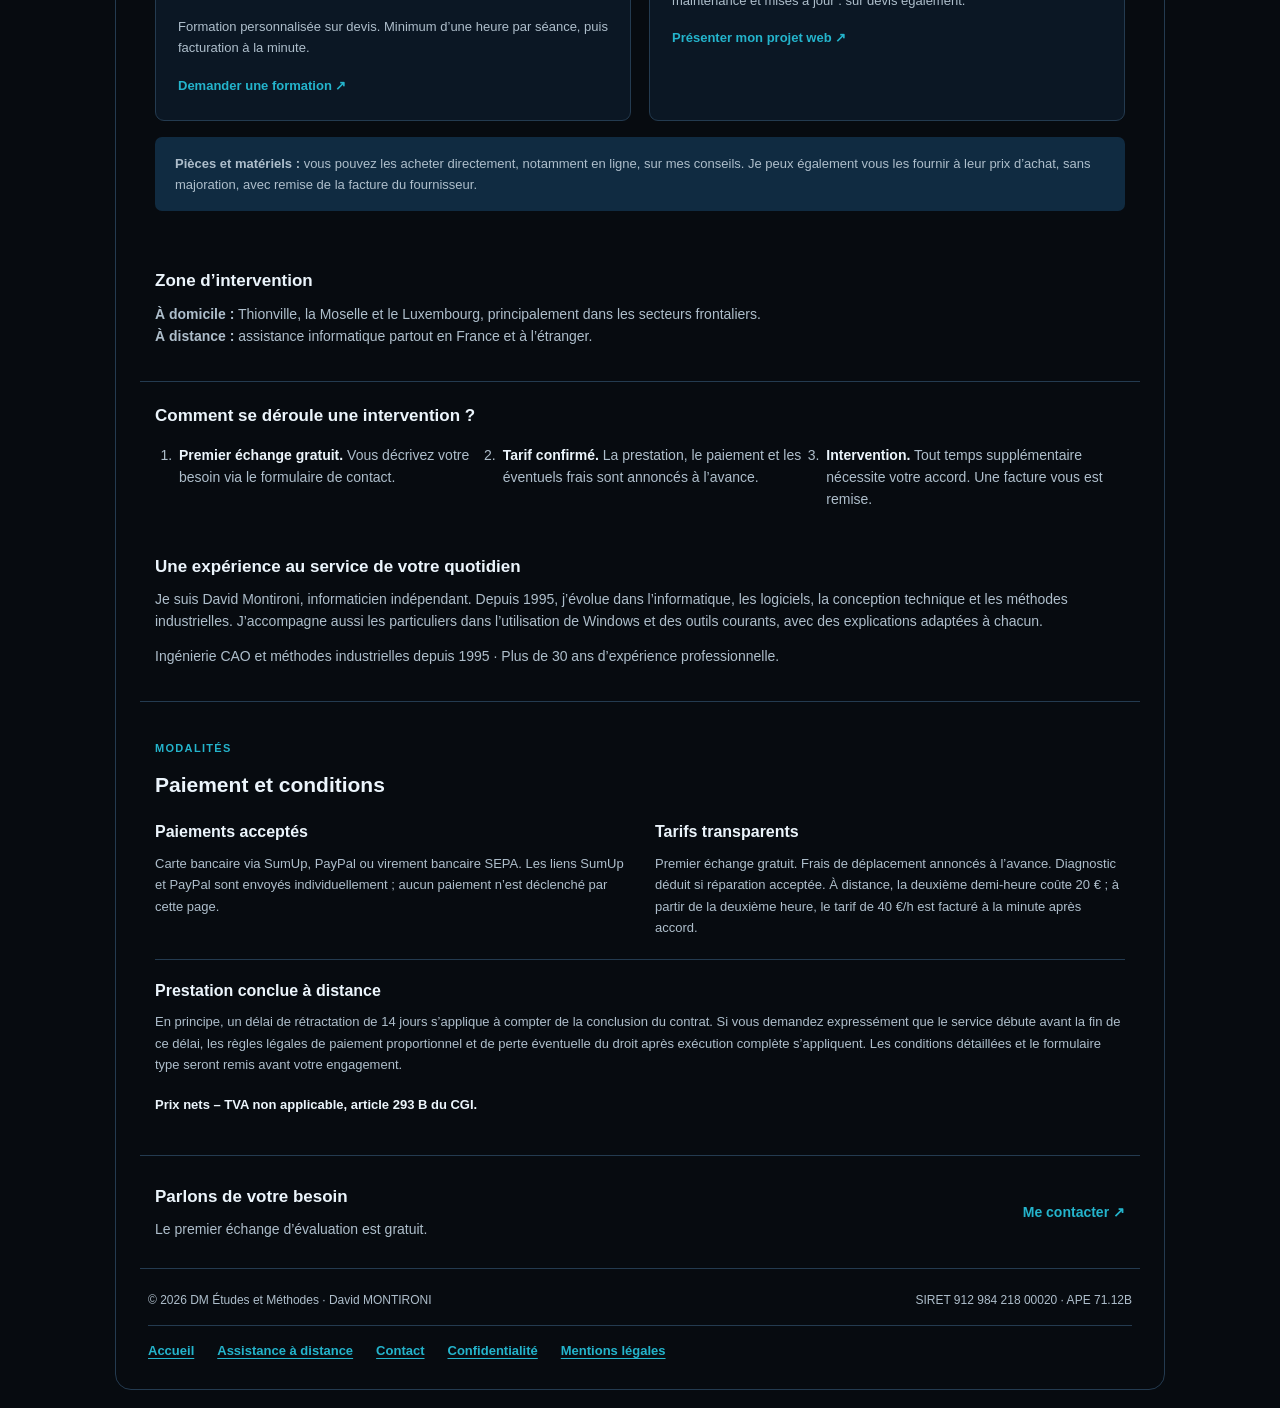
==== commit aa8f15b2: "Uniformiser le nom Études et Méthodes dans l’en-tête" ====
--- a/index.html
+++ b/index.html
@@ -10,7 +10,7 @@
 <meta property="og:description" content="Dépannage informatique à domicile à Thionville et en Moselle. Assistance PC, Windows, configuration et formation. Intervention à distance partout en France.">
 <meta property="og:url" content="https://servicesauxparticuliers.montironi.fr/">
 <meta property="og:image" content="https://servicesauxparticuliers.montironi.fr/assets/partage.png">
-<link rel="icon" type="image/png" href="assets/favicon.png"><link rel="stylesheet" href="assets/style.css"><link rel="stylesheet" href="assets/tarifs.css?v=20261025-titre"><script defer src="assets/main.js"></script><script defer src="assets/telephone.js"></script>
+<link rel="icon" type="image/png" href="assets/favicon.png"><link rel="stylesheet" href="assets/style.css?v=20261123-3"><link rel="stylesheet" href="assets/tarifs.css?v=20261025-titre"><script defer src="assets/main.js"></script><script defer src="assets/telephone.js"></script>
 <script type="application/ld+json">
 {
   "@context": "https://schema.org",
@@ -78,7 +78,7 @@
 }
 </script>
 </head>
-<body><a class="skip-link" href="#contenu">Aller au contenu</a><div class="site-shell"><header class="topbar"><a href="#accueil" class="brand" aria-label="DM Études et Méthodes, accueil"><img src="assets/logo-dm.png" alt="" width="55" height="28"><span>DM <strong>Études et Méthodes</strong></span></a><nav class="nav" aria-label="Navigation principale"><a href="#accueil" aria-current="page">Accueil</a><a href="assistance-distance.html">Assistance à distance</a><a href="contact.html">Contact</a><a href="confidentialite.html">Confidentialité</a><a href="mentions-legales.html">Mentions légales</a></nav><button id="theme-switch" type="button" aria-label="Passer au thème clair">CLAIR</button></header>
+<body><a class="skip-link" href="#contenu">Aller au contenu</a><div class="site-shell"><header class="topbar"><a href="#accueil" class="brand" aria-label="DM Études et Méthodes, accueil"><img src="assets/logo-dm.png" alt="" width="55" height="28"><span><strong>Études et Méthodes</strong></span></a><nav class="nav" aria-label="Navigation principale"><a href="#accueil" aria-current="page">Accueil</a><a href="assistance-distance.html">Assistance à distance</a><a href="contact.html">Contact</a><a href="confidentialite.html">Confidentialité</a><a href="mentions-legales.html">Mentions légales</a></nav><button id="theme-switch" type="button" aria-label="Passer au thème clair">CLAIR</button></header>
 <main id="contenu" tabindex="-1"><section class="hero" id="accueil"><div class="hero-content"><span class="eyebrow">DM ÉTUDES ET MÉTHODES · SERVICES AUX PARTICULIERS</span><h1>Dépannage informatique à Thionville</h1><p>Je propose aux particuliers du dépannage, de l’assistance et de la formation informatique à domicile ou à distance. Vous pouvez aussi me confier votre ordinateur pour un diagnostic ou une réparation. Je prends d’abord le temps d’écouter votre besoin : <strong>ce premier échange est gratuit.</strong></p><div class="hero-actions"><button type="button" class="assist-call" id="assist-call" aria-controls="assist-call-result" aria-expanded="false">Demander par téléphone</button><a class="cta" href="contact.html">Décrire mon besoin <span aria-hidden="true">↗</span></a></div><div id="assist-call-result" class="assist-call-result" aria-live="polite" hidden></div><noscript><p class="assist-small">Pour obtenir le numéro de téléphone, utilisez le formulaire de contact.</p></noscript></div></section>
 <section class="tariff-section" id="tarifs" aria-labelledby="tarifs-title"><div class="section-intro"><span class="eyebrow">PRESTATIONS</span><h2 id="tarifs-title">Services et tarifs pour les particuliers</h2><p>Les prix sont annoncés avant toute intervention. Les durées supplémentaires sont facturées uniquement avec votre accord.</p></div>
 <article class="remote-card" aria-labelledby="remote-title"><div class="remote-heading"><div><span class="eyebrow">À DISTANCE</span><h3 id="remote-title">Assistance informatique à distance</h3><p>Je vous aide à dépanner ou à configurer votre PC à distance, partout en France et à l’étranger.</p></div><span class="featured-price">Dès <strong>30 €</strong></span></div><div class="rate-grid" role="list" aria-label="Tarifs de l'assistance informatique à distance"><div class="rate-cell" role="listitem"><span>1re demi-heure</span><strong>30 €</strong><small>Durée minimale facturée</small></div><div class="rate-cell" role="listitem"><span>2e demi-heure</span><strong>+ 20 €</strong><small>Soit 50 € pour une heure complète</small></div><div class="rate-cell" role="listitem"><span>À partir de la 2e heure</span><strong>40 €/h</strong><small>À la minute, après votre accord</small></div></div><p class="remote-note">Pour préparer la connexion, consultez le <a href="assistance-distance.html">guide d’assistance à distance</a>. Après le premier échange gratuit, un lien de paiement sécurisé SumUp ou PayPal vous est envoyé individuellement avant l’intervention. Le temps commence à la prise en charge effective, jamais pendant votre attente. Le tarif de la première demi-heure ne garantit pas la résolution du problème dans ce délai.</p><a class="request-link" href="contact.html?prestation=distance">Demander une assistance à distance <span aria-hidden="true">↗</span></a></article>
--- a/assets/style.css
+++ b/assets/style.css
@@ -1,4 +1,4 @@
-*{box-sizing:border-box}html{scroll-behavior:smooth}body{--bg:#070b10;--panel:#0b1724;--hero:#102b41;--text:#ecf5fc;--muted:#aebecb;--line:#243b50;--accent:#24b4cc;--focus:#62d8e8;background:var(--bg);color:var(--text);font-family:Inter,Segoe UI,Arial,sans-serif;margin:0;line-height:1.6}body.light{--bg:#f4f8fa;--panel:#fff;--hero:#e0f1f7;--text:#162738;--muted:#485c6b;--line:#c9dce5;--accent:#087c9b;--focus:#087c9b}a{color:var(--accent)}a:focus-visible,button:focus-visible{outline:3px solid var(--focus);outline-offset:3px}.site-shell{max-width:1050px;margin:18px auto;padding:0 24px;border:1px solid var(--line);border-radius:16px;background:var(--bg)}.topbar{display:flex;align-items:center;gap:16px;flex-wrap:wrap;padding:18px 0;border-bottom:1px solid var(--line)}.brand{text-decoration:none;color:var(--text);display:flex;align-items:center;gap:10px;font-size:17px;font-weight:650;white-space:nowrap}.brand img{object-fit:cover;object-position:center;width:53px;height:27px;border-radius:3px}.brand strong{color:var(--accent)}.nav{display:flex;align-items:center;flex-wrap:wrap;gap:4px;margin-left:auto}.nav a{text-decoration:none;text-transform:uppercase;font-size:11px;letter-spacing:.045em;font-weight:700;color:var(--muted);padding:10px;border-radius:5px}.nav a:hover,.nav a[aria-current]{background:var(--hero);color:var(--text)}button{background:transparent;color:var(--text);border:1px solid var(--line);border-radius:5px;padding:10px 16px;font-weight:650;cursor:pointer;font-size:11px;letter-spacing:.05em}.hero{background:var(--hero);margin-top:20px;padding:45px 30px;border-radius:9px}.eyebrow{color:var(--accent);font-size:11px;font-weight:800;letter-spacing:.12em}.hero h1{font-size:clamp(25px,3vw,36px);line-height:1.23;margin:16px 0 12px;letter-spacing:-.025em}.hero p{max-width:750px;margin:0 0 20px;color:var(--muted)}.cta{display:inline-block;background:var(--accent);color:#04202b;text-decoration:none;padding:9px 15px;border-radius:5px;font-size:13px;font-weight:700}.services{display:grid;grid-template-columns:1fr 1fr;gap:36px;padding:34px 15px 18px}.service-icon{color:var(--accent);font-size:25px;height:35px}.services h2,.expertise h2,.signature h2{font-size:17px;margin:0 0 8px}.services p,.expertise p,.signature p{color:var(--muted);margin:0;font-size:14px}.expertise{padding:20px 15px 34px}.signature{border-top:1px solid var(--line);padding:27px 15px;display:flex;justify-content:space-between;align-items:center;gap:15px}.signature a{font-size:14px;text-decoration:none;font-weight:700}.footer{border-top:1px solid var(--line);display:flex;justify-content:space-between;gap:10px;flex-wrap:wrap;padding:20px 8px 25px;color:var(--muted);font-size:11px}.inner{padding:35px 15px 60px;max-width:820px}.inner h1{font-size:clamp(27px,4vw,38px);line-height:1.3;margin:10px 0 20px}.inner h2{font-size:18px;margin:28px 0 5px}.inner p{color:var(--muted)}.contact-grid{display:grid;grid-template-columns:1fr 1fr;gap:32px;margin-top:32px}.note{background:var(--hero);padding:16px 20px;border-radius:7px}@media(max-width:720px){.site-shell{margin:0;padding:0 15px;border:0;border-radius:0}.topbar{align-items:flex-start}.nav{order:3;width:100%;margin:0}.nav a{padding:8px 7px;font-size:10px}button{margin-left:auto}.hero{padding:30px 20px}.services,.contact-grid{grid-template-columns:1fr;gap:20px}.signature{align-items:flex-start}.footer{display:block}.footer span{display:block;margin-bottom:6px}}
+*{box-sizing:border-box}html{scroll-behavior:smooth}body{--bg:#070b10;--panel:#0b1724;--hero:#102b41;--text:#ecf5fc;--muted:#aebecb;--line:#243b50;--accent:#24b4cc;--focus:#62d8e8;background:var(--bg);color:var(--text);font-family:Inter,Segoe UI,Arial,sans-serif;margin:0;line-height:1.6}body.light{--bg:#f4f8fa;--panel:#fff;--hero:#e0f1f7;--text:#162738;--muted:#485c6b;--line:#c9dce5;--accent:#087c9b;--focus:#087c9b}a{color:var(--accent)}a:focus-visible,button:focus-visible{outline:3px solid var(--focus);outline-offset:3px}.site-shell{max-width:1050px;margin:18px auto;padding:0 24px;border:1px solid var(--line);border-radius:16px;background:var(--bg)}.topbar{display:flex;align-items:center;gap:16px;flex-wrap:wrap;padding:18px 0;border-bottom:1px solid var(--line)}.brand{text-decoration:none;color:var(--text);display:flex;align-items:center;gap:10px;font-size:18px;font-weight:650;white-space:nowrap}.brand img{object-fit:cover;object-position:center;width:53px;height:27px;border-radius:3px}.brand strong{color:var(--accent)}.nav{display:flex;align-items:center;flex-wrap:wrap;gap:4px;margin-left:auto}.nav a{text-decoration:none;text-transform:uppercase;font-size:11px;letter-spacing:.045em;font-weight:700;color:var(--muted);padding:10px;border-radius:5px}.nav a:hover,.nav a[aria-current]{background:var(--hero);color:var(--text)}button{background:transparent;color:var(--text);border:1px solid var(--line);border-radius:5px;padding:10px 16px;font-weight:650;cursor:pointer;font-size:11px;letter-spacing:.05em}.hero{background:var(--hero);margin-top:20px;padding:45px 30px;border-radius:9px}.eyebrow{color:var(--accent);font-size:11px;font-weight:800;letter-spacing:.12em}.hero h1{font-size:clamp(25px,3vw,36px);line-height:1.23;margin:16px 0 12px;letter-spacing:-.025em}.hero p{max-width:750px;margin:0 0 20px;color:var(--muted)}.cta{display:inline-block;background:var(--accent);color:#04202b;text-decoration:none;padding:9px 15px;border-radius:5px;font-size:13px;font-weight:700}.services{display:grid;grid-template-columns:1fr 1fr;gap:36px;padding:34px 15px 18px}.service-icon{color:var(--accent);font-size:25px;height:35px}.services h2,.expertise h2,.signature h2{font-size:17px;margin:0 0 8px}.services p,.expertise p,.signature p{color:var(--muted);margin:0;font-size:14px}.expertise{padding:20px 15px 34px}.signature{border-top:1px solid var(--line);padding:27px 15px;display:flex;justify-content:space-between;align-items:center;gap:15px}.signature a{font-size:14px;text-decoration:none;font-weight:700}.footer{border-top:1px solid var(--line);display:flex;justify-content:space-between;gap:10px;flex-wrap:wrap;padding:20px 8px 25px;color:var(--muted);font-size:11px}.inner{padding:35px 15px 60px;max-width:820px}.inner h1{font-size:clamp(27px,4vw,38px);line-height:1.3;margin:10px 0 20px}.inner h2{font-size:18px;margin:28px 0 5px}.inner p{color:var(--muted)}.contact-grid{display:grid;grid-template-columns:1fr 1fr;gap:32px;margin-top:32px}.note{background:var(--hero);padding:16px 20px;border-radius:7px}@media(max-width:720px){.site-shell{margin:0;padding:0 15px;border:0;border-radius:0}.topbar{align-items:flex-start}.nav{order:3;width:100%;margin:0}.nav a{padding:8px 7px;font-size:10px}button{margin-left:auto}.hero{padding:30px 20px}.services,.contact-grid{grid-template-columns:1fr;gap:20px}.signature{align-items:flex-start}.footer{display:block}.footer span{display:block;margin-bottom:6px}}
 /* Formulaire de contact */
 .contact-layout{display:grid;grid-template-columns:minmax(0,1.8fr) minmax(220px,1fr);gap:28px;margin-top:26px;align-items:start}
 .contact-form{border:1px solid var(--line);border-radius:10px;padding:23px;background:var(--panel)}
@@ -64,3 +64,20 @@
 .skip-link{position:absolute;left:-9999px;top:auto}
 .skip-link:focus{left:12px;top:12px;z-index:10;background:var(--panel);padding:10px}
 :where(a,button):focus-visible{outline:2px solid var(--focus);outline-offset:2px}
+
+/* Page Contact : choix téléphonique et séparation avec le formulaire */
+.inner .contact-call-choice .assist-call{
+  background:var(--accent);color:#04202b;border-color:var(--accent);
+}
+.inner .contact-call-choice .assist-call:hover{
+  background:var(--accent);filter:brightness(1.08);
+}
+.contact-divider{
+  display:flex;align-items:center;gap:16px;margin:30px 0 0;
+  color:var(--muted);font-size:13px;font-weight:700;
+}
+.contact-divider::before,.contact-divider::after{
+  content:"";flex:1;height:1px;background:var(--line);
+}
+.contact-divider + .contact-layout{margin-top:18px}
+@media(max-width:720px){.contact-divider{gap:10px;margin-top:26px}}
